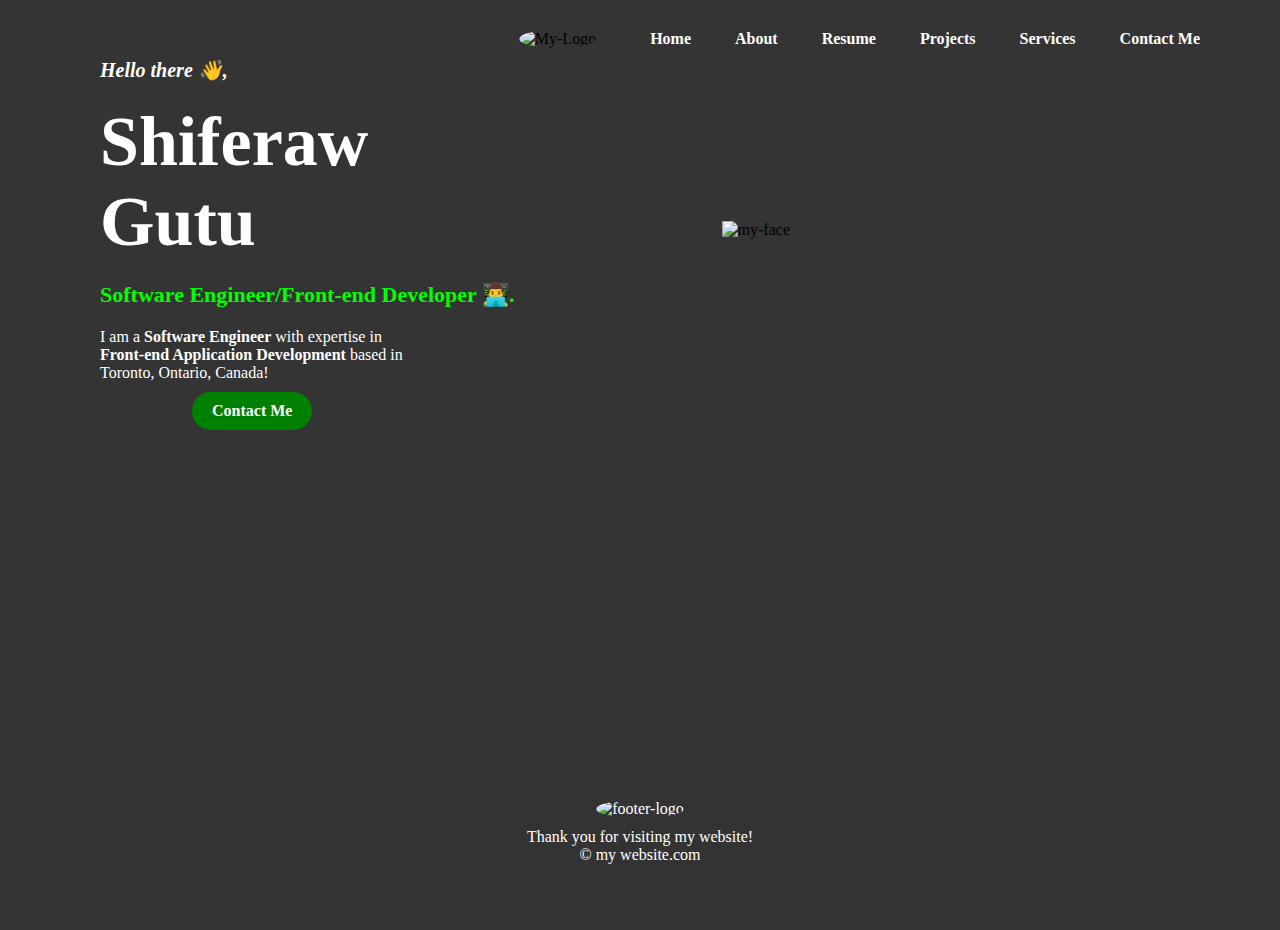
==== index.html @ c4ef17a7 "button" ====
<!DOCTYPE html>
<html lang="en">
<head>
    <meta charset="UTF-8">
    <meta name="viewport" content="width=device-width, initial-scale=1.0">
    <title>Home</title>
    <link rel="stylesheet" href="styles/home_styles.css">
</head>
<body>
    <header>
        <nav>
            <ul class="nav-bar">
                <li><img src="src/logo.png" alt="My-Logo"></li>
                <li><a href="index.html">Home</a></li>
                <li><a href="About.html">About</a></li>
                <li><a href="Resume.html">Resume</a></li>
                <li><a href="Projects.html">Projects</a></li>
                <li><a href="Services.html">Services</a></li>
                <li><a href="Contact.html">Contact Me</a></li>
            </ul>
        </nav>
    </header>
    <main>
        <div class="text">
            <h2>Hello there 👋,</h2>
            <h1>Shiferaw<br>Gutu</h1>
            <h3>Software Engineer/Front-end Developer 👨‍💻.</h3>
            <p>I am a <strong>Software Engineer</strong> with expertise in <strong>Front-end Application Development</strong> based in Toronto, Ontario, Canada!</p>
        </div>
        <img src="src/memoji.png" alt="my-face" id="memoji">
    </main>
    <a class="btn" href="Contact.html">Contact Me</a>
    <footer>
        <img src="src/memoji.png" alt="footer-logo" id="footer-img">
        <p>Thank you for visiting my website! <br>&copy; my website.com</p>
    </footer>
</body>
</html>
---- styles/home_styles.css ----
body {
  background-color: #343434;
  min-height: 100vh; 
  margin: 0;
}

header nav {
  background-color: #343434; /
  padding: 50px 0; 

}

header {
  margin-top: 30px;
 }
.nav-bar {
  list-style-type: none; 
  margin: 0; 
  padding: 0; 
  text-align: right;
  margin-right: 50px;
  
}

.nav-bar li {
  display: inline; 
  margin-right: 20px;
  padding: 0 10px;
}


.nav-bar a {
  text-decoration: none; 
  color: #fff; 
  font-weight: bold; 
  font-size: 16px; 

}


.nav-bar li:first-child {
  margin-right: 30px;
}

.nav-bar a:hover {
  color: #00FF00;
}

.nav-bar img {
    width: 60px;
    height: 30px;
    border-radius: 50%;er
}

footer {
    position: fixed; /* Set the position to fixed */
    bottom: 0;
    width: 100%;
    height: 100px;
    background-color: #333333;
    color: white;
    text-align: center;
    padding: 10px 0; /* Adjust padding as needed */
}

/* CSS for the footer image */
#footer-img {
    width: 50px;
    height: 50px;
    border-radius: 50%;
    margin-top: 10px; /* Adjust margin-top to center the image vertically */
}
/*Default code above*/


/* CSS for the main content container */
@keyframes bounce-animation {
  0%, 100% {
    transform: translateY(0); /* Start and end position */
  }
  50% {
    transform: translateY(-20px); /* Peak position - adjust the height of the bounce */
  }
}
main {
    display: flex;
    justify-content: space-evenly; /* Create space between image and text */
    align-items: center;
    padding: 0px 50px;
}

/* CSS for the text container */
.text {
    display: flex;
    flex-direction: column;
    max-width: 75%;
    margin-left: 50px;
    animation: bounce-animation 2s ease 1;
}

/* CSS for the Memoji image */
#memoji {
    width: 500px; /* Set a fixed width for the image */
    height: auto; /* Maintain the aspect ratio */
    margin-top: 20px;
    margin-right: 100px;
    animation: bounce-animation 2s ease infinite;
}

/* CSS for the headings and text */
h2, h1, h3, p {
    margin: 0;
    padding: 10px 0;
}

/* Additional styles for headings and text */
h2 {
    color: white;
    font-size: 20px;
    font-style: italic;
}

h1 {
    color: white;
    font-size: 70px; /* Set a fixed font size */
    font-weight: bold;
}

h3 {
    font-size: 22px;
    color: #00FF00;
}

.text p {
    max-width: 50%; /* Allow text to be responsive */
    color: white;
}

.btn {
    display: inline-block;
    padding: 10px 20px;
    border: none;
    border-radius: 50px; 
    color: white;
    font-weight: bold;
    cursor: pointer;
    transition: background-color 0.5s ease-in-out; 
    text-decoration: none;
    background-color: #008000;
    margin-left: 15%;
    animation: bounce-animation 2s ease 1;

}
.btn:hover {
    background-color: #ff6600;
}

@media (max-width: 768px) {
        /* Apply styles for mobile devices here */
  .nav-bar li {
    display: block; /* Stack navigation links on top of each other */
    margin: 0;
    padding: 10px 0;
  }

  .nav-bar a {
    font-size: 14px;
    display: block; /* Ensure links take up the full width on mobile */
  }

  .content {
    padding: 10px; /* Reduce padding for mobile */
  }

  .memoji {
    margin-top: 10px; /* Reduce space between paragraph and memoji */
  }

  .button {
    margin-top: 10px; /* Reduce space between memoji and button */
  }

  /* Make the content scrollable on mobile */
  .content {
    overflow-y: scroll;
    max-height: calc(100vh - 160px); /* Adjust the value as needed */
  }
}
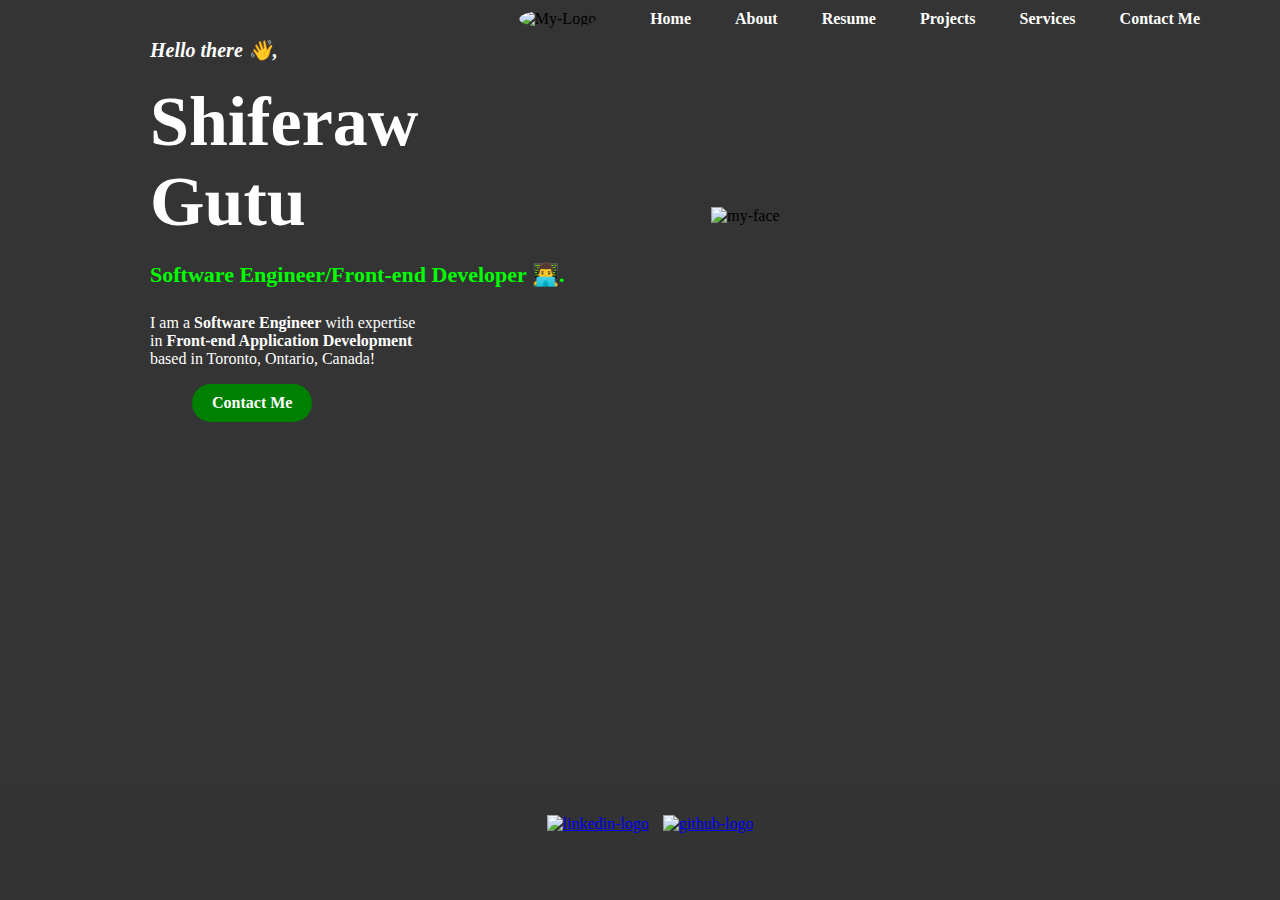
==== commit b3f51f95: "replacement" ====
--- a/index.html
+++ b/index.html
@@ -31,8 +31,8 @@
     </main>
     <a class="btn" href="Contact.html">Contact Me</a>
     <footer>
-        <img src="src/memoji.png" alt="footer-logo" id="footer-img">
-        <p>Thank you for visiting my website! <br>&copy; my website.com</p>
+        <a href="https://github.com/GutuShiferaw/My-Projects"><img src="src/linkedinlogo.jpeg" alt="linkedin-logo" id="linkedin-logo"></a>
+        <a href="https://www.linkedin.com/in/gutu-shiferaw-049086261/"><img src="src/github_logo.jpeg" alt="github-logo" id="github-logo"></a>
     </footer>
 </body>
 </html>
--- a/styles/home_styles.css
+++ b/styles/home_styles.css
@@ -1,25 +1,22 @@
 body {
   background-color: #343434;
-  min-height: 100vh; 
   margin: 0;
+ 
 }
 
 header nav {
   background-color: #343434; /
   padding: 50px 0; 
-
 }
 
-header {
-  margin-top: 30px;
- }
+
 .nav-bar {
   list-style-type: none; 
   margin: 0; 
   padding: 0; 
   text-align: right;
   margin-right: 50px;
-  
+  margin-top: 10px;
 }
 
 .nav-bar li {
@@ -56,20 +53,22 @@
     position: fixed; /* Set the position to fixed */
     bottom: 0;
     width: 100%;
-    height: 100px;
+    height: 10%;
     background-color: #333333;
     color: white;
     text-align: center;
-    padding: 10px 0; /* Adjust padding as needed */
+    padding: 10px;
 }
 
 /* CSS for the footer image */
-#footer-img {
+footer img {
     width: 50px;
     height: 50px;
-    border-radius: 50%;
     margin-top: 10px; /* Adjust margin-top to center the image vertically */
+    padding: 5px;
 }
+
+
 /*Default code above*/
 
 
@@ -86,7 +85,7 @@
     display: flex;
     justify-content: space-evenly; /* Create space between image and text */
     align-items: center;
-    padding: 0px 50px;
+    padding: 0px 100px;
 }
 
 /* CSS for the text container */
@@ -108,7 +107,7 @@
 }
 
 /* CSS for the headings and text */
-h2, h1, h3, p {
+h2, h1, h3 {
     margin: 0;
     padding: 10px 0;
 }
@@ -152,37 +151,6 @@
 
 }
 .btn:hover {
-    background-color: #ff6600;
+  background-color: #ff6600;
 }
 
-@media (max-width: 768px) {
-        /* Apply styles for mobile devices here */
-  .nav-bar li {
-    display: block; /* Stack navigation links on top of each other */
-    margin: 0;
-    padding: 10px 0;
-  }
-
-  .nav-bar a {
-    font-size: 14px;
-    display: block; /* Ensure links take up the full width on mobile */
-  }
-
-  .content {
-    padding: 10px; /* Reduce padding for mobile */
-  }
-
-  .memoji {
-    margin-top: 10px; /* Reduce space between paragraph and memoji */
-  }
-
-  .button {
-    margin-top: 10px; /* Reduce space between memoji and button */
-  }
-
-  /* Make the content scrollable on mobile */
-  .content {
-    overflow-y: scroll;
-    max-height: calc(100vh - 160px); /* Adjust the value as needed */
-  }
-}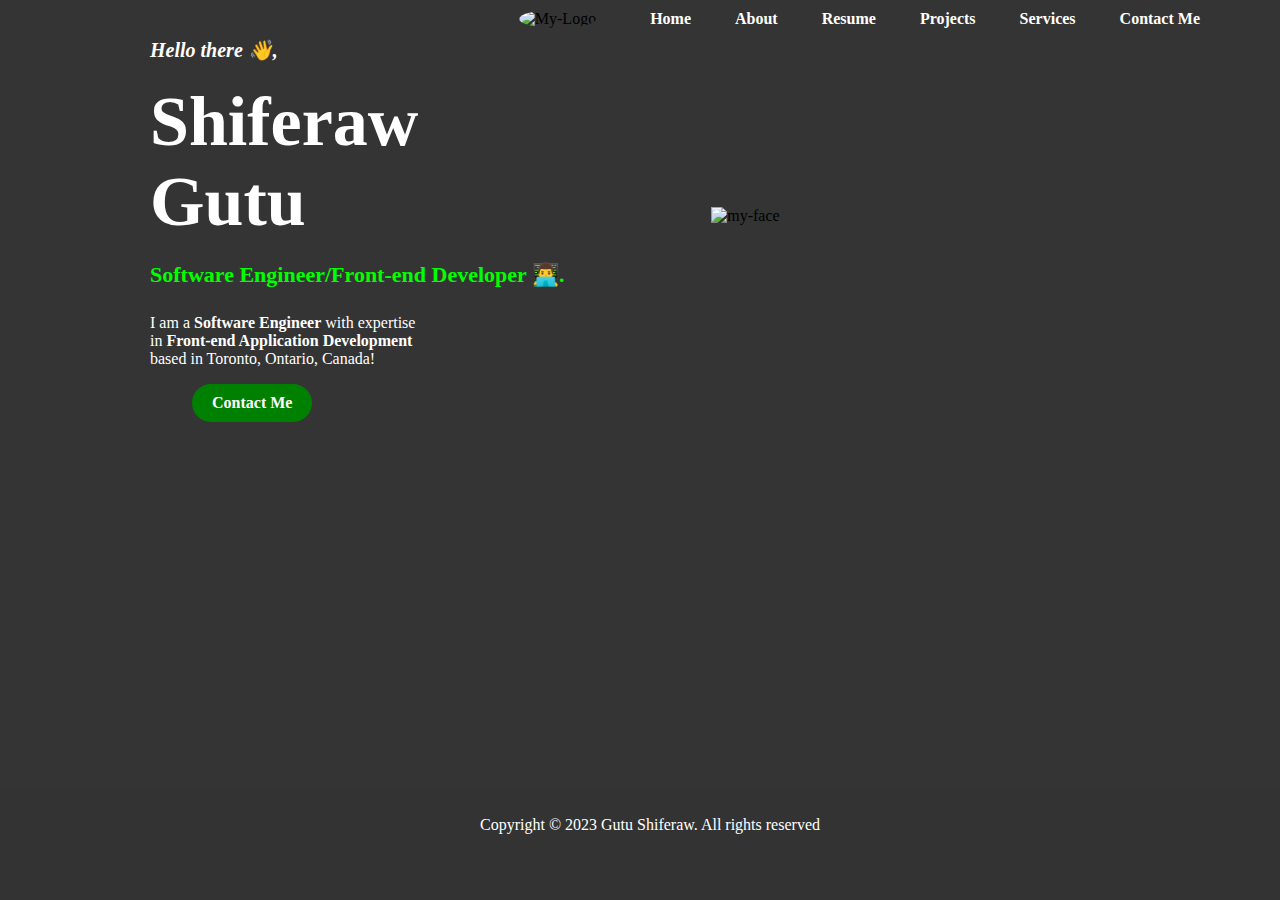
==== commit 786f9c57: "footer change" ====
--- a/index.html
+++ b/index.html
@@ -31,8 +31,7 @@
     </main>
     <a class="btn" href="Contact.html">Contact Me</a>
     <footer>
-        <a href="https://github.com/GutuShiferaw/My-Projects"><img src="src/linkedinlogo.jpeg" alt="linkedin-logo" id="linkedin-logo"></a>
-        <a href="https://www.linkedin.com/in/gutu-shiferaw-049086261/"><img src="src/github_logo.jpeg" alt="github-logo" id="github-logo"></a>
+        <p>Copyright © 2023 Gutu Shiferaw. All rights reserved</p>
     </footer>
 </body>
 </html>
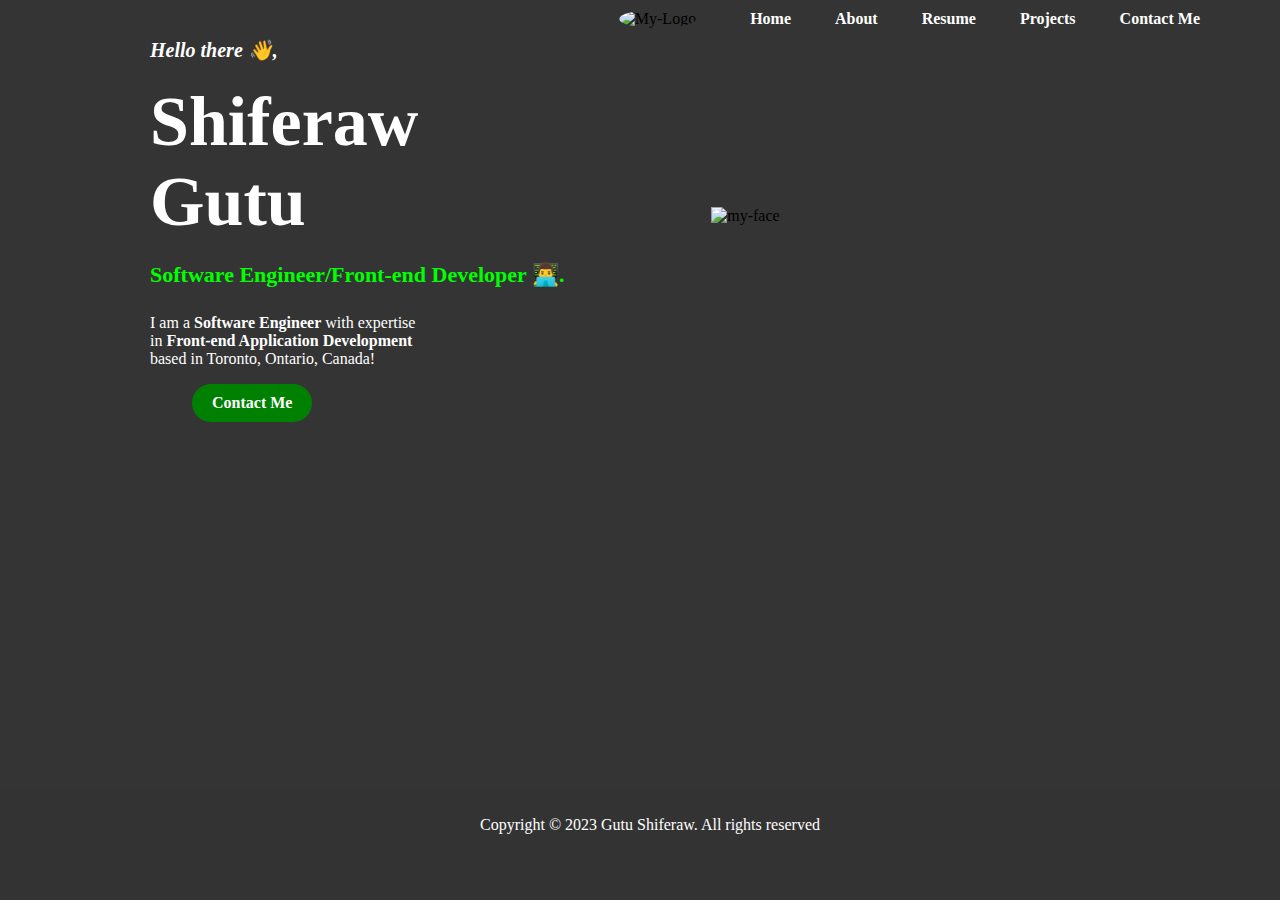
==== commit 4d6b5d96: "delete services" ====
--- a/index.html
+++ b/index.html
@@ -15,7 +15,6 @@
                 <li><a href="About.html">About</a></li>
                 <li><a href="Resume.html">Resume</a></li>
                 <li><a href="Projects.html">Projects</a></li>
-                <li><a href="Services.html">Services</a></li>
                 <li><a href="Contact.html">Contact Me</a></li>
             </ul>
         </nav>
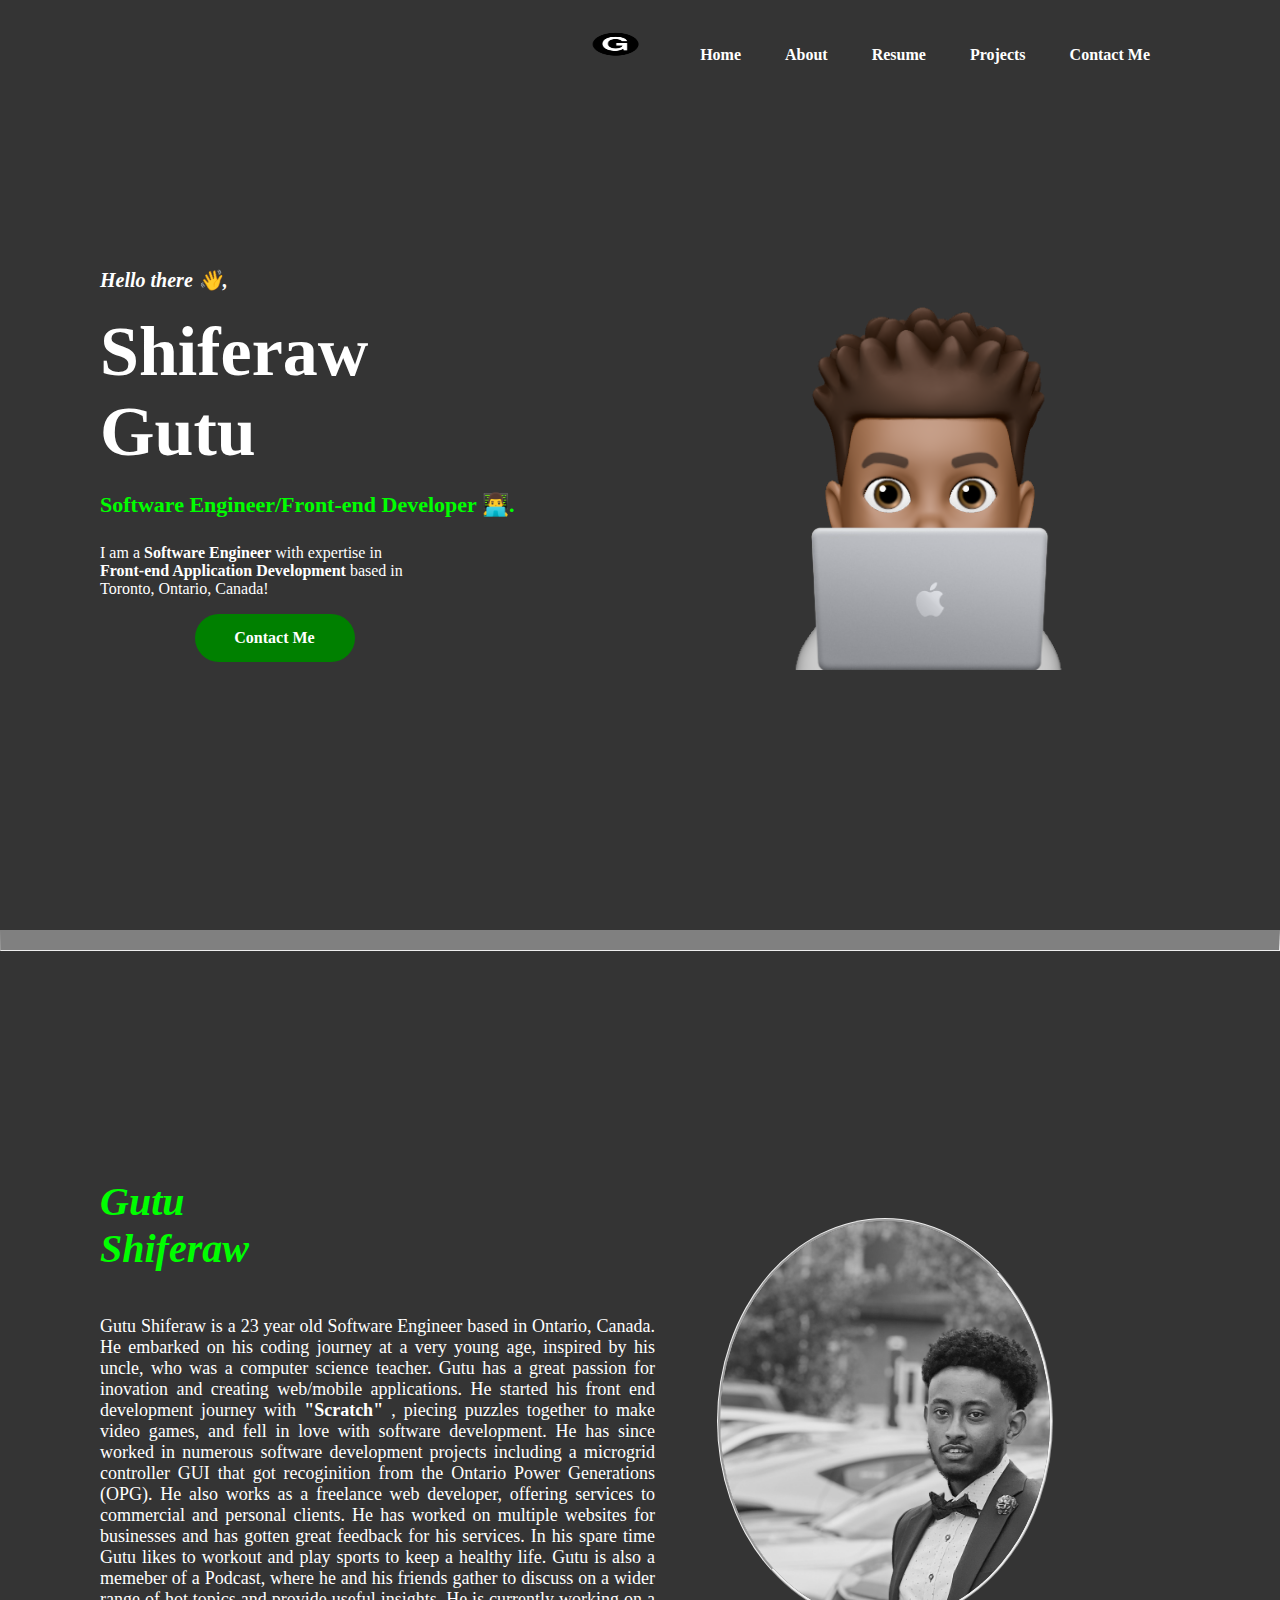
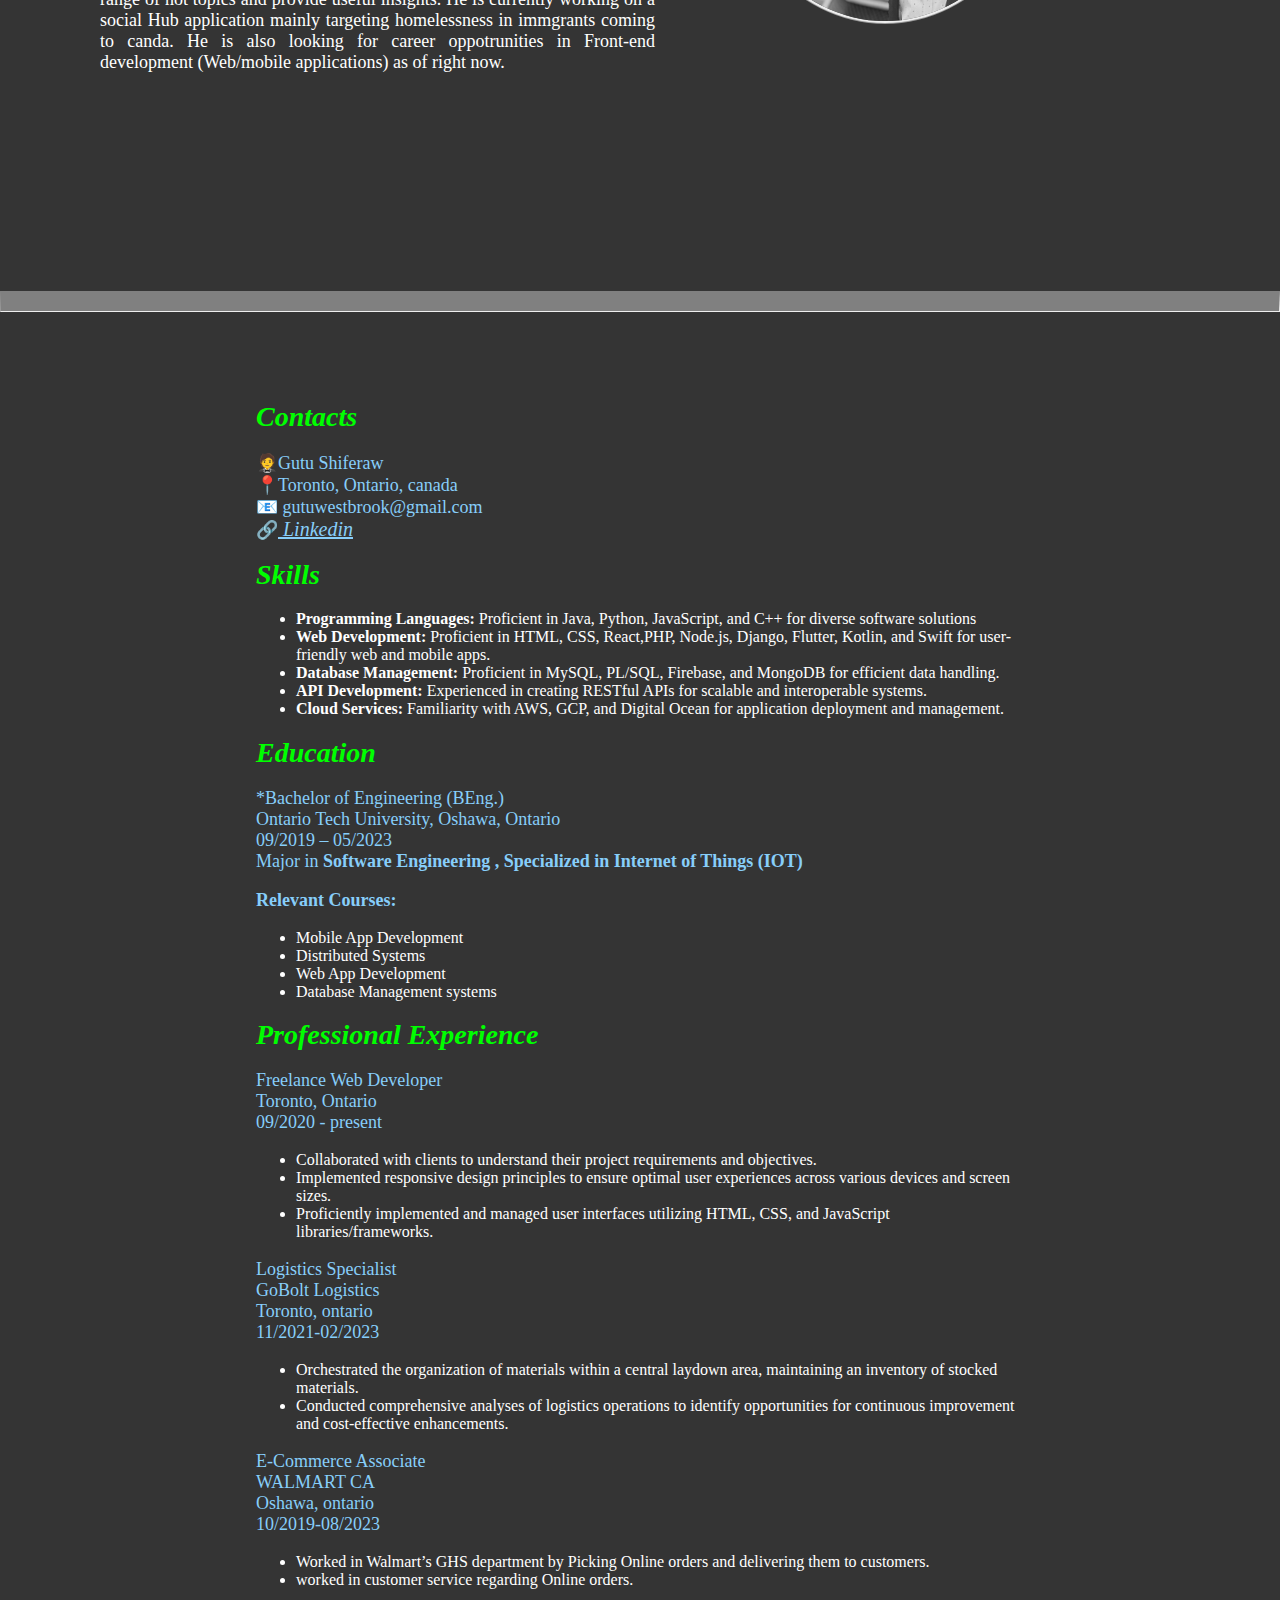
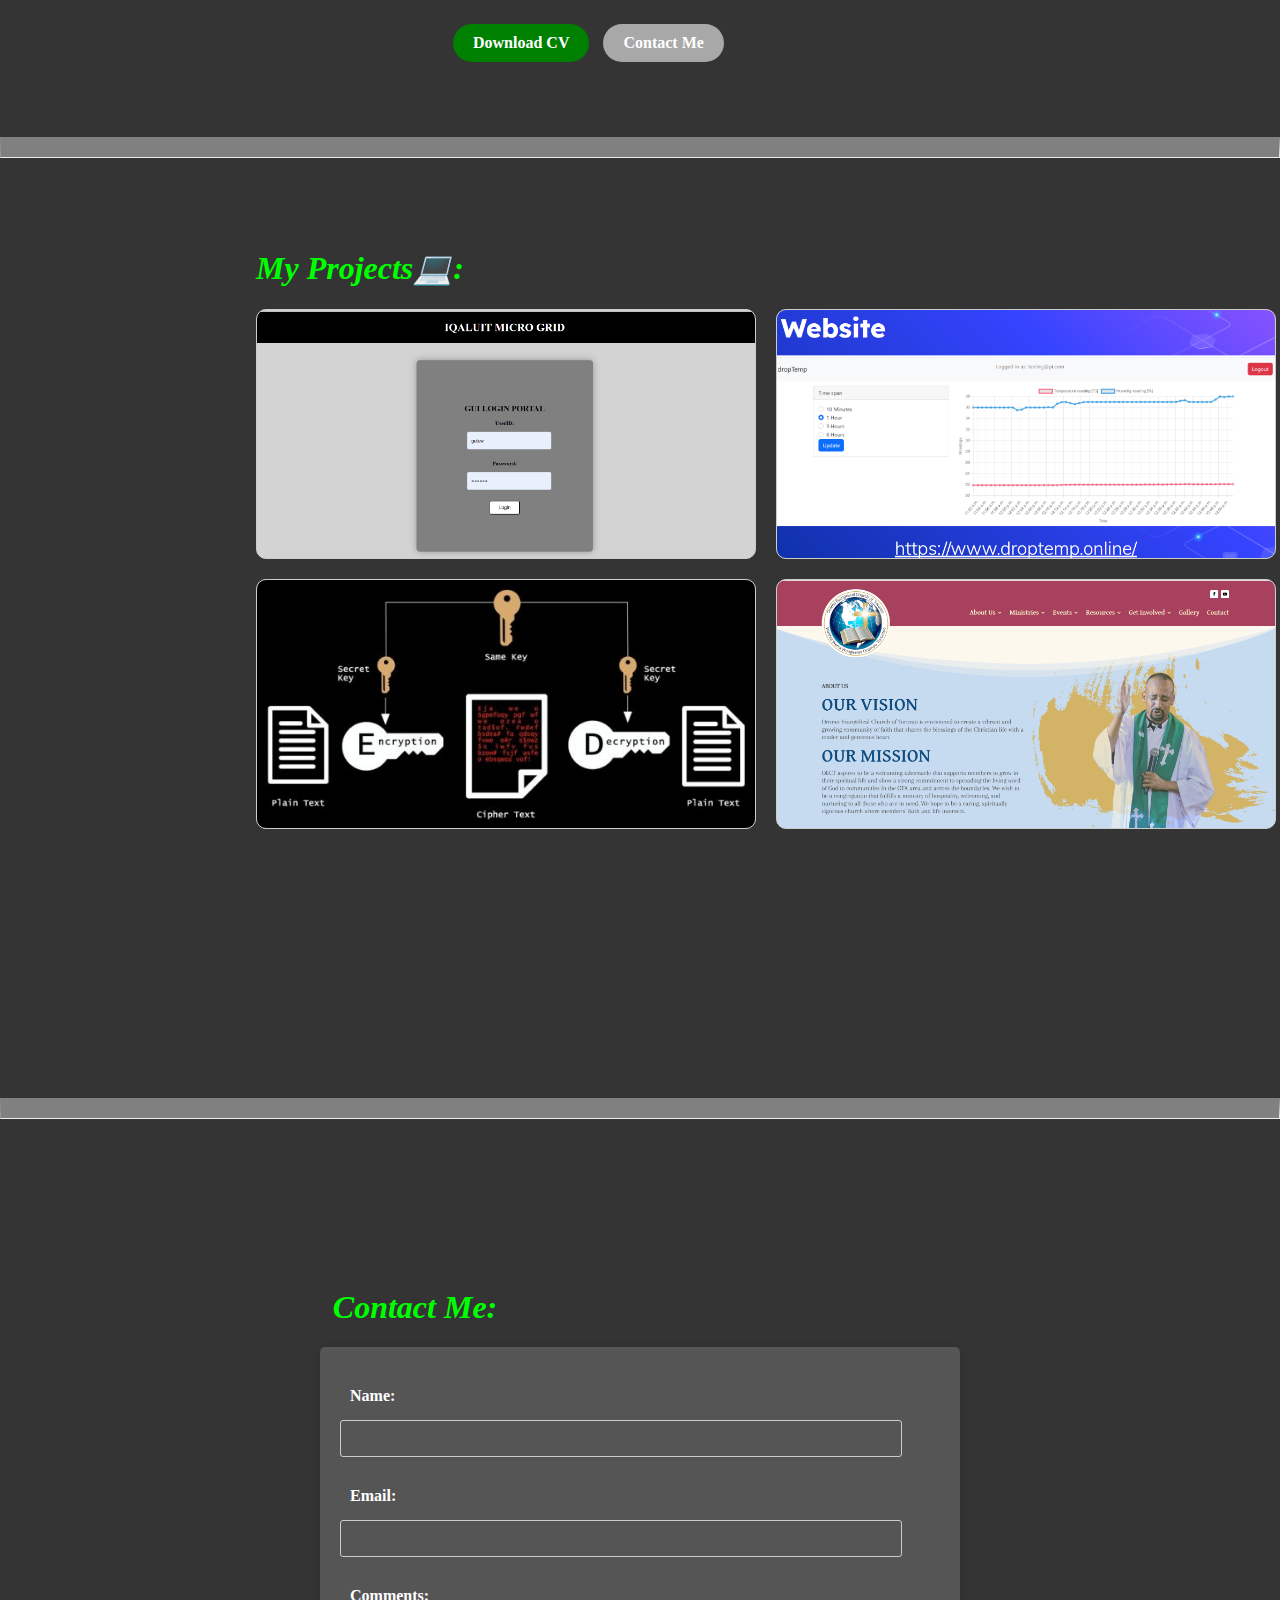
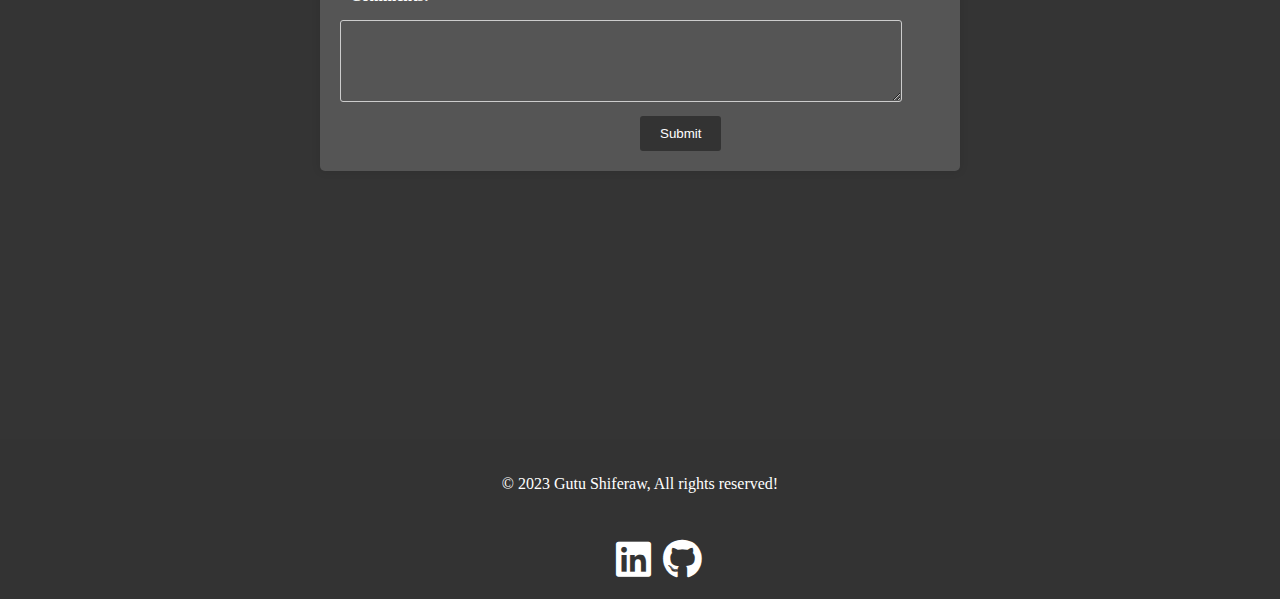
==== commit 3c30d7ee: "copy new files" ====
--- a/index.html
+++ b/index.html
@@ -1,36 +1,167 @@
-<!DOCTYPE html>
-<html lang="en">
-<head>
-    <meta charset="UTF-8">
-    <meta name="viewport" content="width=device-width, initial-scale=1.0">
-    <title>Home</title>
-    <link rel="stylesheet" href="styles/home_styles.css">
-</head>
-<body>
-    <header>
-        <nav>
-            <ul class="nav-bar">
-                <li><img src="src/logo.png" alt="My-Logo"></li>
-                <li><a href="index.html">Home</a></li>
-                <li><a href="About.html">About</a></li>
-                <li><a href="Resume.html">Resume</a></li>
-                <li><a href="Projects.html">Projects</a></li>
-                <li><a href="Contact.html">Contact Me</a></li>
-            </ul>
-        </nav>
-    </header>
-    <main>
-        <div class="text">
-            <h2>Hello there 👋,</h2>
-            <h1>Shiferaw<br>Gutu</h1>
-            <h3>Software Engineer/Front-end Developer 👨‍💻.</h3>
-            <p>I am a <strong>Software Engineer</strong> with expertise in <strong>Front-end Application Development</strong> based in Toronto, Ontario, Canada!</p>
-        </div>
-        <img src="src/memoji.png" alt="my-face" id="memoji">
-    </main>
-    <a class="btn" href="Contact.html">Contact Me</a>
-    <footer>
-        <p>Copyright © 2023 Gutu Shiferaw. All rights reserved</p>
-    </footer>
-</body>
-</html>
+<!DOCTYPE html>
+<html lang="en">
+<head>
+    <meta charset="UTF-8">
+    <meta name="viewport" content="width=device-width, initial-scale=1.0">
+    <title>Home</title>
+    <link rel="stylesheet" href="index_style.css">
+    <link rel="stylesheet" href="https://cdnjs.cloudflare.com/ajax/libs/font-awesome/6.4.0/css/all.min.css">
+</head>
+<body>
+    <header>
+        <nav>
+            <ul class="nav-bar">
+                <li><img src="src/logo.png" alt="My-Logo"></li>
+                <li><a href="#home_page">Home</a></li>
+                <li><a href="#about_page">About</a></li>
+                <li><a href="#resume_page">Resume</a></li>
+                <li><a href="#projects_page">Projects</a></li>
+                <li><a href="#contact_page">Contact Me</a></li>
+            </ul>
+        </nav>
+    </header>
+    <section id="home_page" >
+    	<div class="home-container">
+	        <div class="home-text">
+	            <h2>Hello there 👋,</h2>
+	            <h1>Shiferaw<br>Gutu</h1>
+	            <h3>Software Engineer/Front-end Developer 👨‍💻.</h3>
+	            <p>I am a <strong>Software Engineer</strong> with expertise in <strong>Front-end Application Development</strong> based in Toronto, Ontario, Canada!</p>
+	            <a class="btn" href="Contact.html">Contact Me</a>
+	        </div>
+	        <img src="src/memoji.png" alt="my-face" id="memoji">
+	    </div>
+	</section>
+    <!-- Home_page above -->
+<hr>
+	<section id="about_page">
+		<div class="about-container">
+			<div class="about-text">
+			            <h1> Gutu <br> Shiferaw </h1>
+			            <p>Gutu Shiferaw is a 23 year old Software Engineer based in Ontario, Canada. He embarked on his coding journey at a very young age, inspired by his uncle, who was a computer science teacher. Gutu has a great passion for inovation and creating web/mobile applications. He started his front end development journey with <strong> "Scratch" </strong>, piecing puzzles together to make video games, and fell in love with software development. He has since worked in numerous software development projects including a microgrid controller GUI that got recoginition from the Ontario Power Generations (OPG). He also works as a freelance web developer, offering services to commercial and personal clients. He has worked on multiple websites for businesses and has gotten great feedback for his services. In his spare time Gutu likes to workout and play sports to keep a healthy life. Gutu is also a memeber of a Podcast, where he and his friends gather to discuss on a wider range of hot topics and provide useful insights. He is currently working on a social Hub application mainly targeting homelessness in immgrants coming to canda. He is also looking for career oppotrunities in Front-end development (Web/mobile applications) as of right now.  </p>
+			        </div>
+			        <img src="src/photo.jpg" alt="My-Photo" id="Myphoto">
+			    </div>
+	</section>
+    <!-- About_page above -->
+<hr>
+	<section id="resume_page">
+		<div class="resume-sections-container">
+				<section class="contact-section">
+					<h1>Contacts</h1>
+					<p> 🤵Gutu Shiferaw <br> 📍Toronto, Ontario, canada <br> 📧 gutuwestbrook@gmail.com <br> 🔗<a id="linkedin-link" href="https://www.linkedin.com/in/gutu-shiferaw-049086261/"> Linkedin</a>  </p>
+				</section>
+				<section class="skills">
+					<h1>Skills</h1>
+					<ul class="skills-list">
+						<li><strong>Programming Languages:</strong> Proficient in Java, Python, JavaScript, and C++ for diverse software solutions</li>
+						<li><strong>Web Development:</strong> Proficient in HTML, CSS, React,PHP, Node.js, Django, Flutter, Kotlin, and Swift for user-friendly web and mobile apps.</li>
+						<li><strong>Database Management:</strong> Proficient in MySQL, PL/SQL, Firebase, and MongoDB for efficient data handling.</li>
+						<li><strong>API Development:</strong> Experienced in creating RESTful APIs for scalable and interoperable systems.</li>
+						<li><strong>Cloud Services:</strong> Familiarity with AWS, GCP, and Digital Ocean for application deployment and management.</li>
+					</ul>
+				</section>
+			    <section class="Education">
+			    	<h1>Education</h1>
+			    	<p>*Bachelor of Engineering (BEng.) <br> Ontario Tech University, Oshawa, Ontario <br> 09/2019 – 05/2023 <br> Major in <strong> Software Engineering , Specialized in Internet of Things (IOT)</strong></p>
+			    	<p><strong>Relevant Courses:</strong></p>
+			    	<ul class="course-list">
+			    		<li>Mobile App Development</li>
+			    		<li>Distributed Systems</li>
+			    		<li>Web App Development</li>
+			    		<li>Database Management systems</li>
+			    	</ul>
+				</section>
+				<section class="Professional-Experience">
+					<h1>Professional Experience</h1>
+					<p> Freelance Web Developer <br> Toronto, Ontario <br> 09/2020 - present</p>
+						<ul class="Freelance-description">
+							<li>Collaborated with clients to understand their project requirements and objectives.</li>
+							<li>Implemented responsive design principles to ensure optimal user experiences across various devices and screen sizes.</li>
+							<li>Proficiently implemented and managed user interfaces utilizing HTML, CSS, and JavaScript libraries/frameworks.</li>
+						</ul>
+					<p> Logistics Specialist <br> GoBolt Logistics <br> Toronto, ontario <br> 11/2021-02/2023 </p>
+						<ul class="Bolt-description">
+							<li>Orchestrated the organization of materials within a central laydown area, maintaining an inventory of stocked materials.</li>
+							<li>Conducted comprehensive analyses of logistics operations to identify opportunities for continuous improvement and cost-effective enhancements.                                    </li>
+						</ul>
+					<p> E-Commerce Associate <br> WALMART CA <br> Oshawa, ontario <br> 10/2019-08/2023 </p>
+						<ul class="Walmart-description">
+							<li>Worked in Walmart’s GHS department by Picking Online orders and delivering them to customers.</li>
+							<li>worked in customer service regarding Online orders.</li>
+						</ul>
+				</section>
+				<div class="buttons">
+					<a href="src/Gutu_resume.pdf" download="Gutu_Shiferaw_Resume.pdf"id="download-button">Download CV</a>
+					<a  href="Contact.html" id="contact-button">Contact Me</a>
+				</div>
+		    </div>
+			</section>
+    <!-- Resume_page above -->
+<hr>
+	<section id="projects_page">
+	    <div class="projects-container">
+			<h1>My Projects💻: </h1>
+					<div class="grid-container">
+					  <div class="grid-item project1">
+					      <section >
+					        <p class="popup-paragraph">A Micro grid controller Web application designed using Django framework and Matlab Simulations.<br> <a href="https://github.com/GutuShiferaw/My-Top-3-Projects/tree/main/Power%20Gui" target="_blank"><i class="fas fa-external-link-alt"></i></a></p>
+					      </section>
+					  </div>
+					  <div class="grid-item project2">
+					      <section>
+					        <p class="popup-paragraph">A Thermostat Web application that utilizes humidity sensors, a Raspberry Pi module and Digital Ocean to process and send data to a web application developed using HTML, CSS, JS, Node.js, and MYSQL database.<br> <a href="https://github.com/GutuShiferaw/My-Top-3-Projects/tree/main/ThermoStat-app" target="_blank"><i class="fas fa-external-link-alt"></i></a></p>
+					      </section>
+					  </div>
+					  <div class="grid-item project3">
+					      <section>
+					        <p class="popup-paragraph">This tool is designed to encrypt user data inside any media of choice (photos, audios, videos).<br> <a href="https://github.com/GutuShiferaw/My-Projects/tree/main/steganography_tool/Stegenography_tool" target="_blank"><i class="fas fa-external-link-alt"></i></a> </p>
+					        
+					      </section>
+					  </div>
+					  <div class="grid-item project4">
+					      <section >
+					        <p class="popup-paragraph">Organizational Website, Designed using HTML-5, CSS, JS, and PHP.<br><a href="http://oromotorontochurch.ca/" target="_blank"><i class="fas fa-external-link-alt"></i></a></p>
+					      </section>
+					  </div>
+					</div>
+				</div>
+			</section>
+    <!-- Projects_page above -->
+
+<hr>
+	<section id="contact_page">
+		<div class="form-container">	
+		    <h1>Contact Me:</h1>
+		    <form action="process_form.php" method="post">
+		        <label for="name">Name:</label>
+		        <input type="text" id="name" name="name" required>
+		        
+		        <label for="email">Email:</label>
+		        <input type="email" id="email" name="email" required>
+		        
+		        <label for="comments">Comments:</label>
+		        <textarea id="comments" name="comments" rows="4" required></textarea>
+		        
+		        <input type="submit" value="Submit">
+		    </form>
+		    </div>
+	</section>
+
+
+<footer class="site-footer">
+  <div class="container">
+    <div class="row">
+      <div class="col-12 text-center">
+      	<p>&copy; 2023 Gutu Shiferaw, All rights reserved!</p>
+      	<div class="social-icons">
+	        <a href="#" target="_blank"><i class="fab fa-linkedin"></i></a>
+	        <a href="#" target="_blank"><i class="fab fa-github"></i></a>
+	    </div>
+      </div>
+    </div>
+  </div>
+</footer>
+
+</body>
+</html>
--- a/index_style.css
+++ b/index_style.css
@@ -0,0 +1,469 @@
+body {
+  background-color: #343434;
+  margin: 0;
+}
+
+header {
+    position: fixed;
+    top: 0;
+    left: 0;
+    width: 100%;
+    background-color:  #343434; 
+    color: white; 
+}
+
+header nav {
+  padding: 20px 50px; 
+}
+
+
+.nav-bar {  
+  list-style-type: none; 
+  margin: 0; 
+  padding: 0; 
+  text-align: right;
+  margin-right: 50px;
+  margin-top: 10px;
+  z-index: 1000;
+}
+
+.nav-bar li {
+  display: inline; 
+  margin-right: 20px;
+  padding: 0 10px;
+}
+
+
+.nav-bar a {
+  text-decoration: none; 
+  color: #fff; 
+  font-weight: bold; 
+  font-size: 16px; 
+
+}
+
+
+.nav-bar li:first-child {
+  margin-right: 30px;
+}
+
+.nav-bar a:hover {
+  color: #00FF00;
+}
+
+.nav-bar img {
+	width: 60px;
+	height: 30px;
+	border-radius: 50%;er
+}
+@keyframes bounce-animation {
+  0%, 100% {
+    transform: translateY(0); /* Start and end position */
+  }
+  50% {
+    transform: translateY(-20px);
+  }
+}
+
+hr {
+    border-top: 20px solid grey; 
+    margin-top: 20px; 
+    margin-bottom: 20px; 
+}
+
+
+/*------------------------------------------------------------------------------*/
+
+/*Home page Css*/
+
+/*-----------------------------------------------------------------------------*/
+.home-container {
+    display: flex;
+    justify-content: space-evenly; 
+    align-items: center;
+    margin-top: 10px;
+    padding: 0 50px;
+    min-height: 100vh;
+}
+
+.home-text {
+    display: flex;
+    flex-direction: column;
+    width: auto;
+    margin-left: 50px;
+    animation: bounce-animation 2s ease 1;
+}
+
+/* CSS for the Memoji image */
+#memoji {
+    width: 400px; 
+    height: auto; 
+    margin-top: 20px;
+    margin-right: 100px;
+    animation: bounce-animation 2s ease 1;
+
+}
+
+.home-text h2, .home-text h1,.home-text h3 {
+    margin: 0;
+    padding: 10px 0;
+}
+
+/* Additional styles for headings and text */
+.home-text h2 {
+    color: white;
+    font-size: 20px;
+    font-style: italic;
+}
+
+.home-text h1 {
+    color: white;
+    font-size: 70px; /* Set a fixed font size */
+    font-weight: bold;
+}
+
+.home-text h3 {
+    font-size: 22px;
+    color: #00FF00;
+}
+
+.home-text p {
+    max-width: 50%; /* Allow text to be responsive */
+    color: white;
+}
+
+.home-text .btn {
+    display: block;
+    padding: 15px 30px; /* Adjust padding as needed */
+    width: 100px; 
+    border: none;
+    border-radius: 50px; 
+    color: white;
+    font-weight: bold;
+    cursor: pointer;
+    transition: background-color 0.5s ease-in-out; 
+    text-decoration: none;
+    text-align: center;
+    background-color: #008000;
+    margin-left: 15%;
+    animation: bounce-animation 2s ease 1;
+}
+.home-text .btn:hover {
+  background-color: #ff6600;
+}
+
+/*------------------------------------------------------------------------------*/
+
+/*About page Css*/
+
+/*-----------------------------------------------------------------------------*/
+
+
+.about-container {
+    display: flex;
+    justify-content: space-evenly; 
+    align-items: center;
+    margin-top: 10px;
+    padding: 0 50px;
+    min-height: 100vh;
+}
+
+.about-text {
+    display: flex;
+    flex-direction: column;
+    width: auto;
+    margin-left: 50px;
+    animation: bounce-animation 2s ease 1;
+}
+.about-text h1 {
+  color:#00FF00;
+  font-size: 40px;
+  font-style: italic;
+  font-weight: bold;
+}
+
+.about-text p {
+      color: white;
+      width: 90%;
+      text-align: justify;
+      font-size: 18px;
+}
+ 
+#Myphoto {
+  height: 400px;
+  object-fit: cover; 
+  border-style: ridge;
+  border-radius: 50%;
+  margin-right: 15%;
+} 
+
+/*------------------------------------------------------------------------------*/
+
+/*Resume page Css*/
+
+/*-----------------------------------------------------------------------------*/
+
+.resume-sections-container {
+    padding: 50px 20%;
+    min-height: 100vh;
+    box-sizing: border-box;
+
+}
+
+.resume-sections-container h1 {
+  color: #00FF00;
+  font-size: 28px;
+  font-style: italic;
+}
+
+.resume-sections-container p {
+  color: #87cefa;
+  font-size: 18px;
+}
+
+.resume-sections-container ul {
+  color: white;
+  font-size: 16px;
+}
+
+#linkedin-link {
+  color: #87cefa; 
+  text-decoration: underline;
+  font-style: italic;
+  font-size: 20px;
+}
+
+.contact-section, .skills, .Education, .Professional-Experience{
+  max-width: 100%;
+
+}
+.contact-section:hover, .skills:hover, .Education:hover, .Professional-Experience:hover {
+    box-shadow: 5px 5px 10px rgba(0, 0, 0, 0.3); /* Add a box shadow on hover */
+    transition: box-shadow 0.3s ease-in-out; /* Apply the transition effect */
+}
+
+.resume-sections-container .buttons {
+  margin-left: 25%;
+  margin-top: 30px;
+}
+
+#download-button, #contact-button {
+    display: inline-block;
+    padding: 10px 20px;
+    border: none;
+    margin: 5px;
+    border-radius: 50px; 
+    color: white;
+    font-weight: bold;
+    cursor: pointer;
+    transition: background-color 0.5s ease-in-out; 
+    text-decoration: none;
+}
+#download-button{
+  background-color: #008000;
+}
+
+#contact-button{
+  background-color: #a8a8a8;
+}
+
+#download-button:hover, #contact-button:hover {
+    background-color: #ff6600;
+}
+
+/*------------------------------------------------------------------------------*/
+
+/*Projects page Css*/
+
+/*-----------------------------------------------------------------------------*/
+
+
+.projects-container {
+    padding: 50px 20%;
+    min-height: 100vh;
+    box-sizing: border-box;
+
+}
+
+.projects-container h1 {
+  color:#00FF00 ;
+  font-size: 32px;
+  font-style: italic;
+  font-weight: bold;
+}
+
+.grid-container {
+  display: grid;
+  grid-template-columns: repeat(2, 500px); /* Two columns of 600px each */
+  grid-template-rows: repeat(2, 250px); /* Two rows of 300px each */
+  grid-gap: 20px; /* Adjust the gap between sections as needed */
+}
+
+.grid-item {
+  background-color: #f7f7f7;
+  border: 1px solid #ccc;
+  display: flex;
+  justify-content: center;
+  font-size: 16px;
+  border-radius: 10px;
+
+}
+.grid-item.project1{
+  background-image: url('src/Gui.png');
+  background-size: cover;
+  background-repeat: no-repeat;
+  background-position: center;
+}
+
+.grid-item.project2{
+  background-image: url('src/drop_temp.png');
+  background-size: cover;
+  background-repeat: no-repeat;
+  background-position: center;
+}
+.grid-item.project3{
+  background-image: url('src/steg.png');
+  background-size: cover;
+  background-repeat: no-repeat;
+  background-position: center;
+}
+.grid-item.project4{
+  background-image: url('src/OECT.png');
+  background-size: cover;
+  background-repeat: no-repeat;
+  background-position: center;
+}
+
+.popup-paragraph {
+  display: none; /* Initially hide the paragraphs */
+  background-color: rgba(0, 0, 0, 0.9); /* Background color for the popup */
+  color: white; /* Text color for the popup */
+  padding: 50px 25px; /* Add some padding to the popup */
+  border-radius: 5px;
+  position: absolute; /* Position absolutely within the .grid-item */
+  top: 100%; /* Initially position below the .grid-item */
+  left: 0;
+  width: 100%;
+  transition: top 0.3s ease-in-out; /* Add a smooth transition for the top property */
+  max-width: 90%;
+}
+
+.grid-item:hover .popup-paragraph {
+  background-color: #100c08 ;
+  display: block; /* Show the paragraph when hovering over the .grid-item */
+  top: 0; /* Slide the paragraph up to cover the .grid-item on hover */
+
+}
+.grid-item:hover {
+  animation: bounce-animation 2s ease infinite;
+}
+i {
+  font-size: 24px; 
+  margin-left: 10px;
+  color: white;
+  margin-top: 30px;
+  margin-left: 50%;
+}
+
+/*------------------------------------------------------------------------------*/
+
+/*contacts page Css*/
+
+/*-----------------------------------------------------------------------------*/
+
+.form-container {
+    padding: 100px 20%;
+    min-height: 100vh;
+    box-sizing: border-box;
+   
+}
+
+.form-container h1 {
+  color:#00FF00 ;
+  font-size: 32px;
+  font-style: italic;
+  font-weight: bold;
+  margin-left:10%;
+  margin-top: 50px;
+  animation: bounce-animation 3s ease 1;
+}
+
+form {
+    background-color:  #555555;
+    max-width: 600px;
+    margin: 0 auto;
+    padding: 20px;
+    border-radius: 5px;
+    box-shadow: 0 0 10px rgba(0, 0, 0, 0.1);
+    animation: bounce-animation 3s ease 1;
+
+}
+
+form label {
+    display: block;
+    margin: 15px 10px;
+    font-weight: bold;
+    color: white;
+    margin-top: 20px;
+}
+
+form input[type="text"],
+form input[type="email"],
+form textarea {
+    width: 90%;
+    padding: 10px;
+    margin-bottom: 10px;
+    border: 1px solid #ccc;
+    border-radius: 3px;
+    background-color: #555555;
+}
+
+form input[type="submit"] {
+    background-color: #333;
+    color: #fff;
+    padding: 10px 20px;
+    border: none;
+    border-radius: 3px;
+    cursor: pointer;
+    margin-left: 50%;
+}
+
+
+/*------------------------------------------------------------------------------*/
+
+/*footer Css*/
+
+/*-----------------------------------------------------------------------------*/
+
+.site-footer {
+  background-color: #333; 
+  color: #fff; 
+  padding: 20px 0; 
+}
+
+.site-footer a {
+  color: #fff; 
+  text-decoration: none; 
+}
+.site-footer p {
+    text-align: center;
+}
+
+.site-footer a:hover {
+  color: #007bff; 
+}
+
+.site-footer i {
+    font-size: 40px;
+}
+
+.social-icons {
+  display: flex; 
+  gap: 10px;
+  align-items: center;
+  justify-content: center;  
+}
+
+
+
+
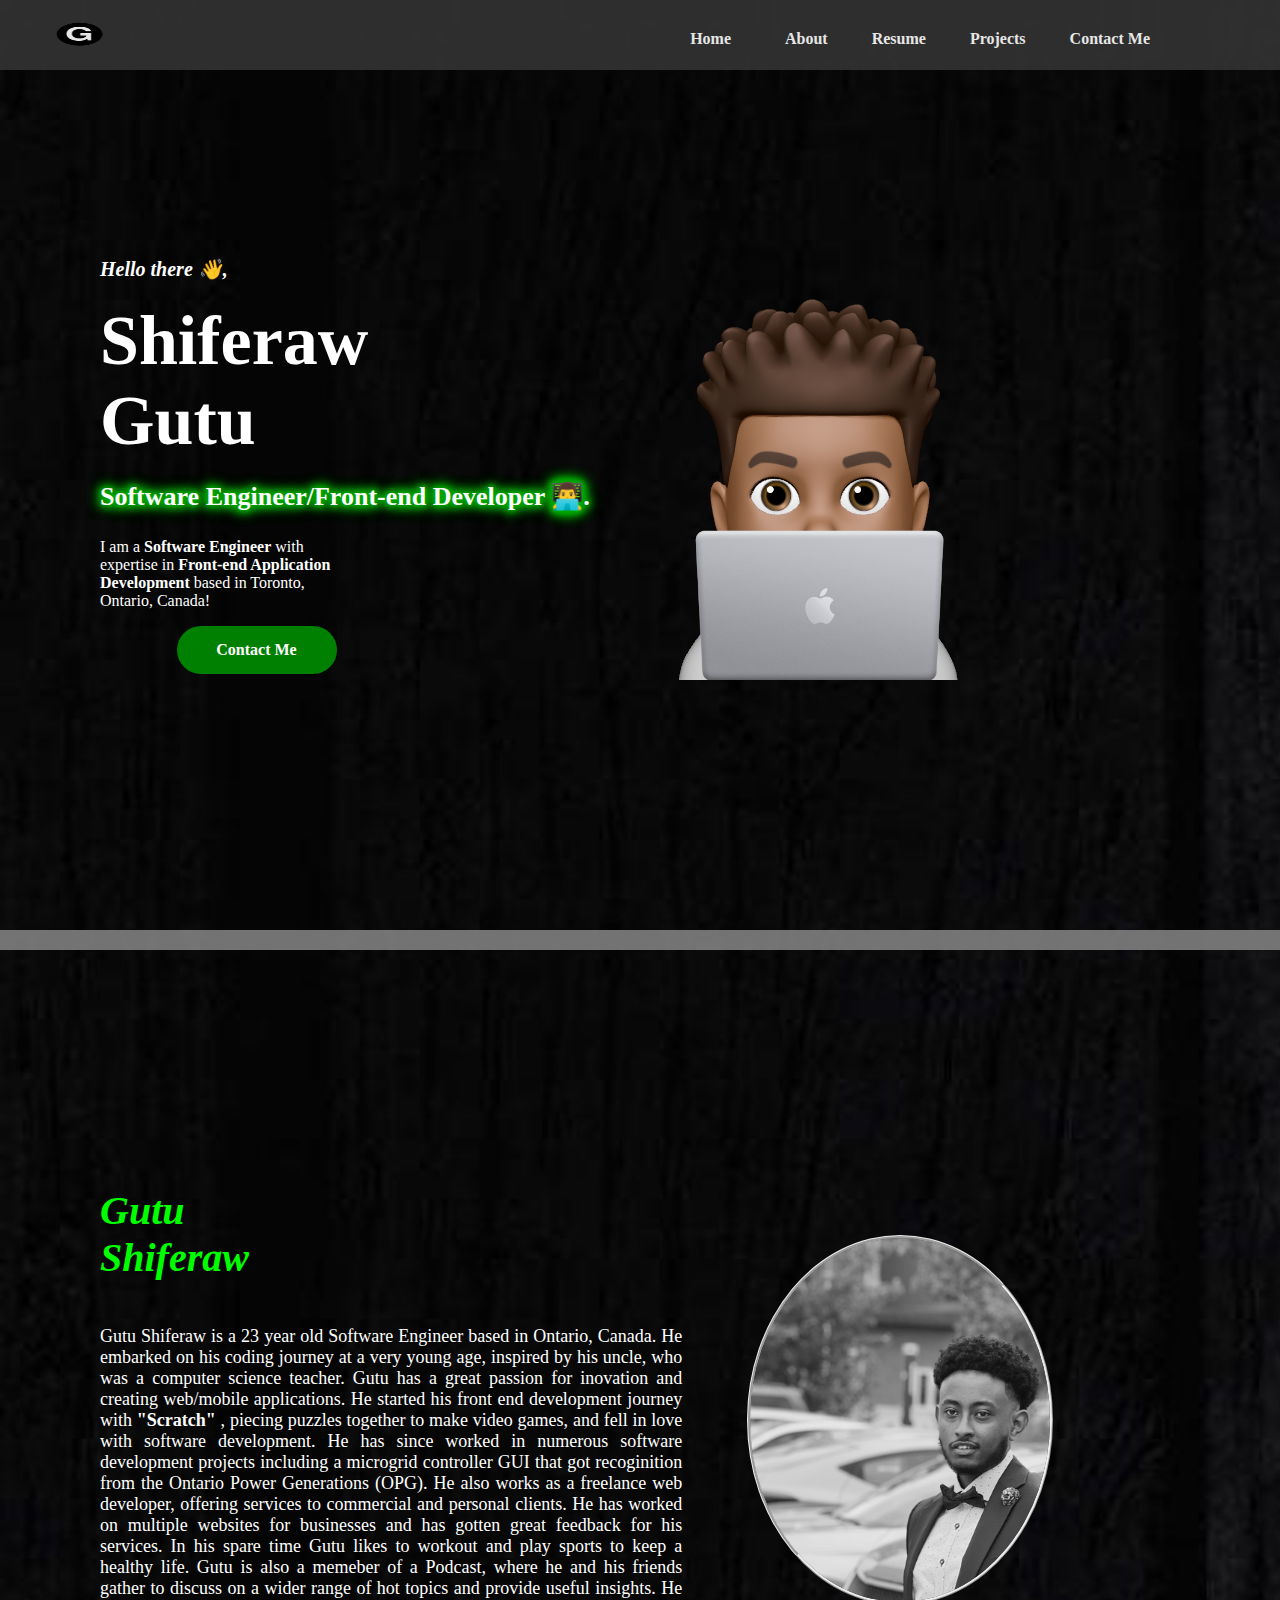
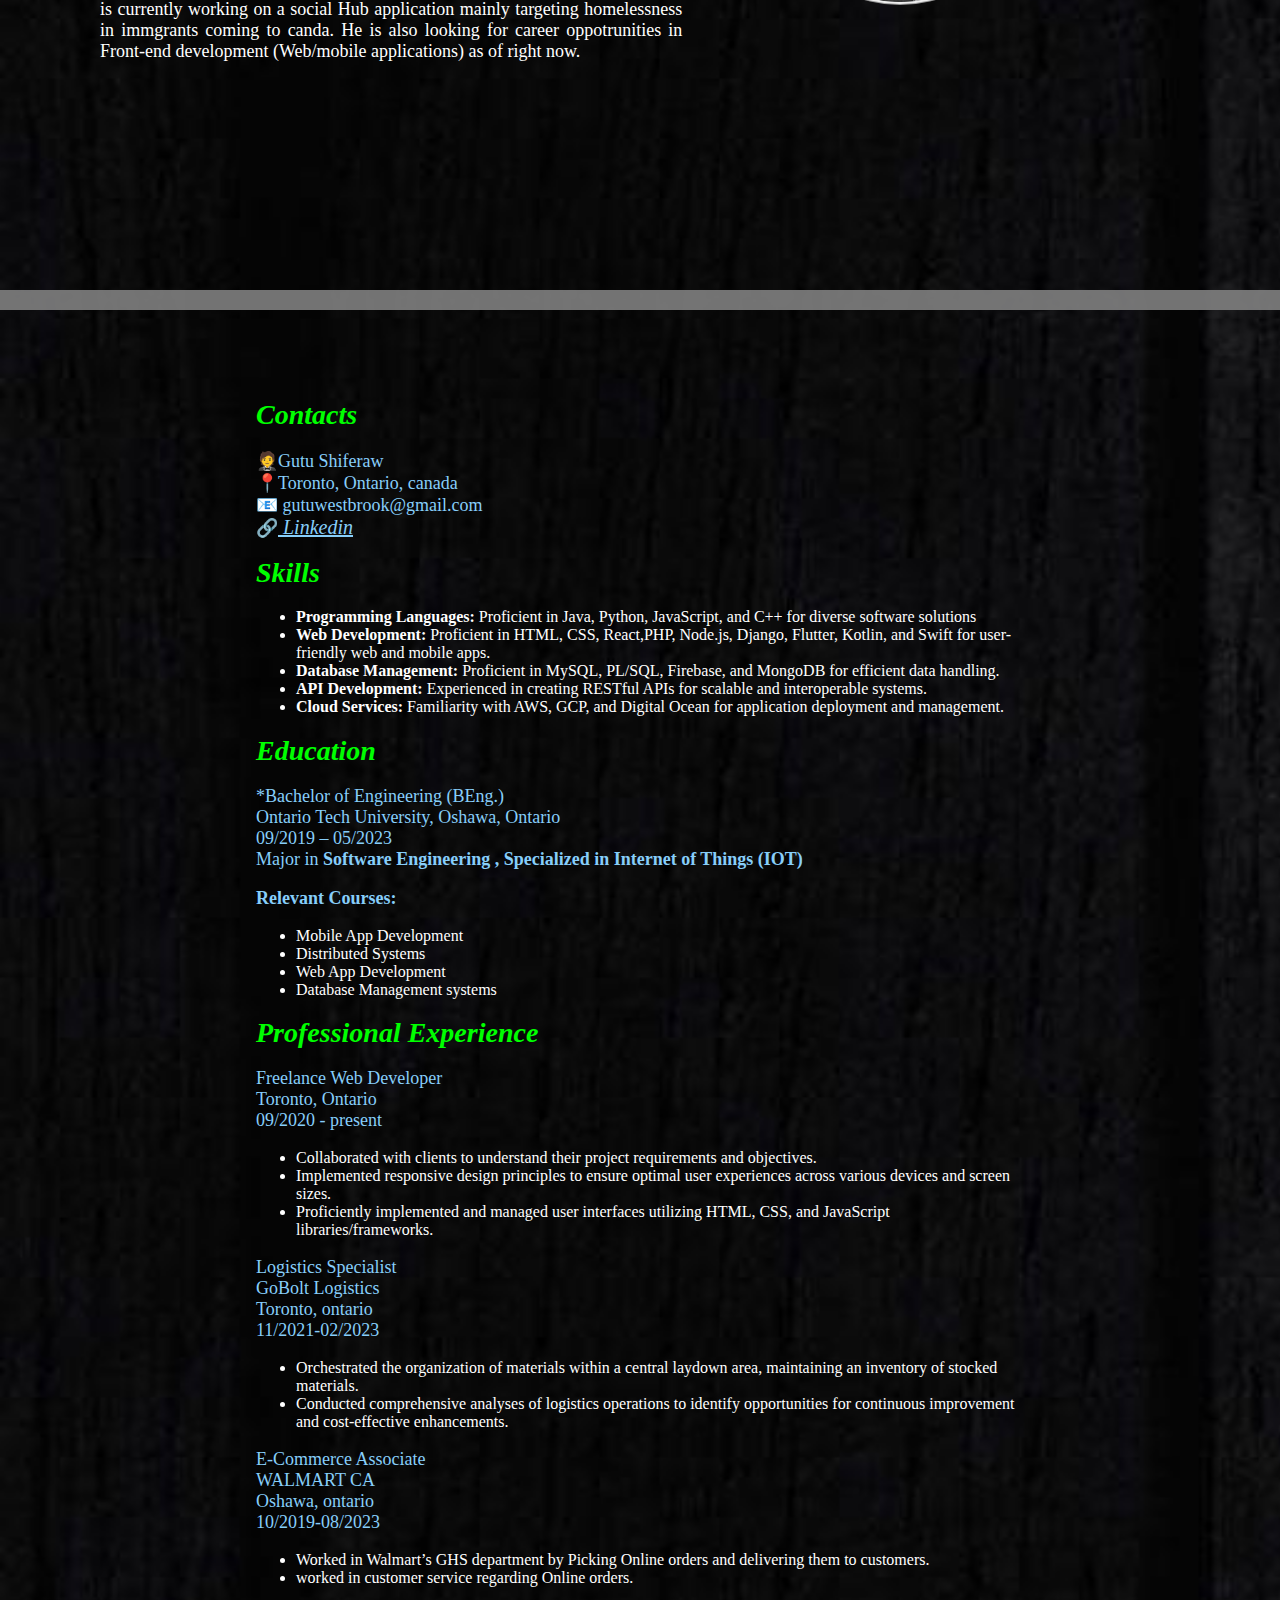
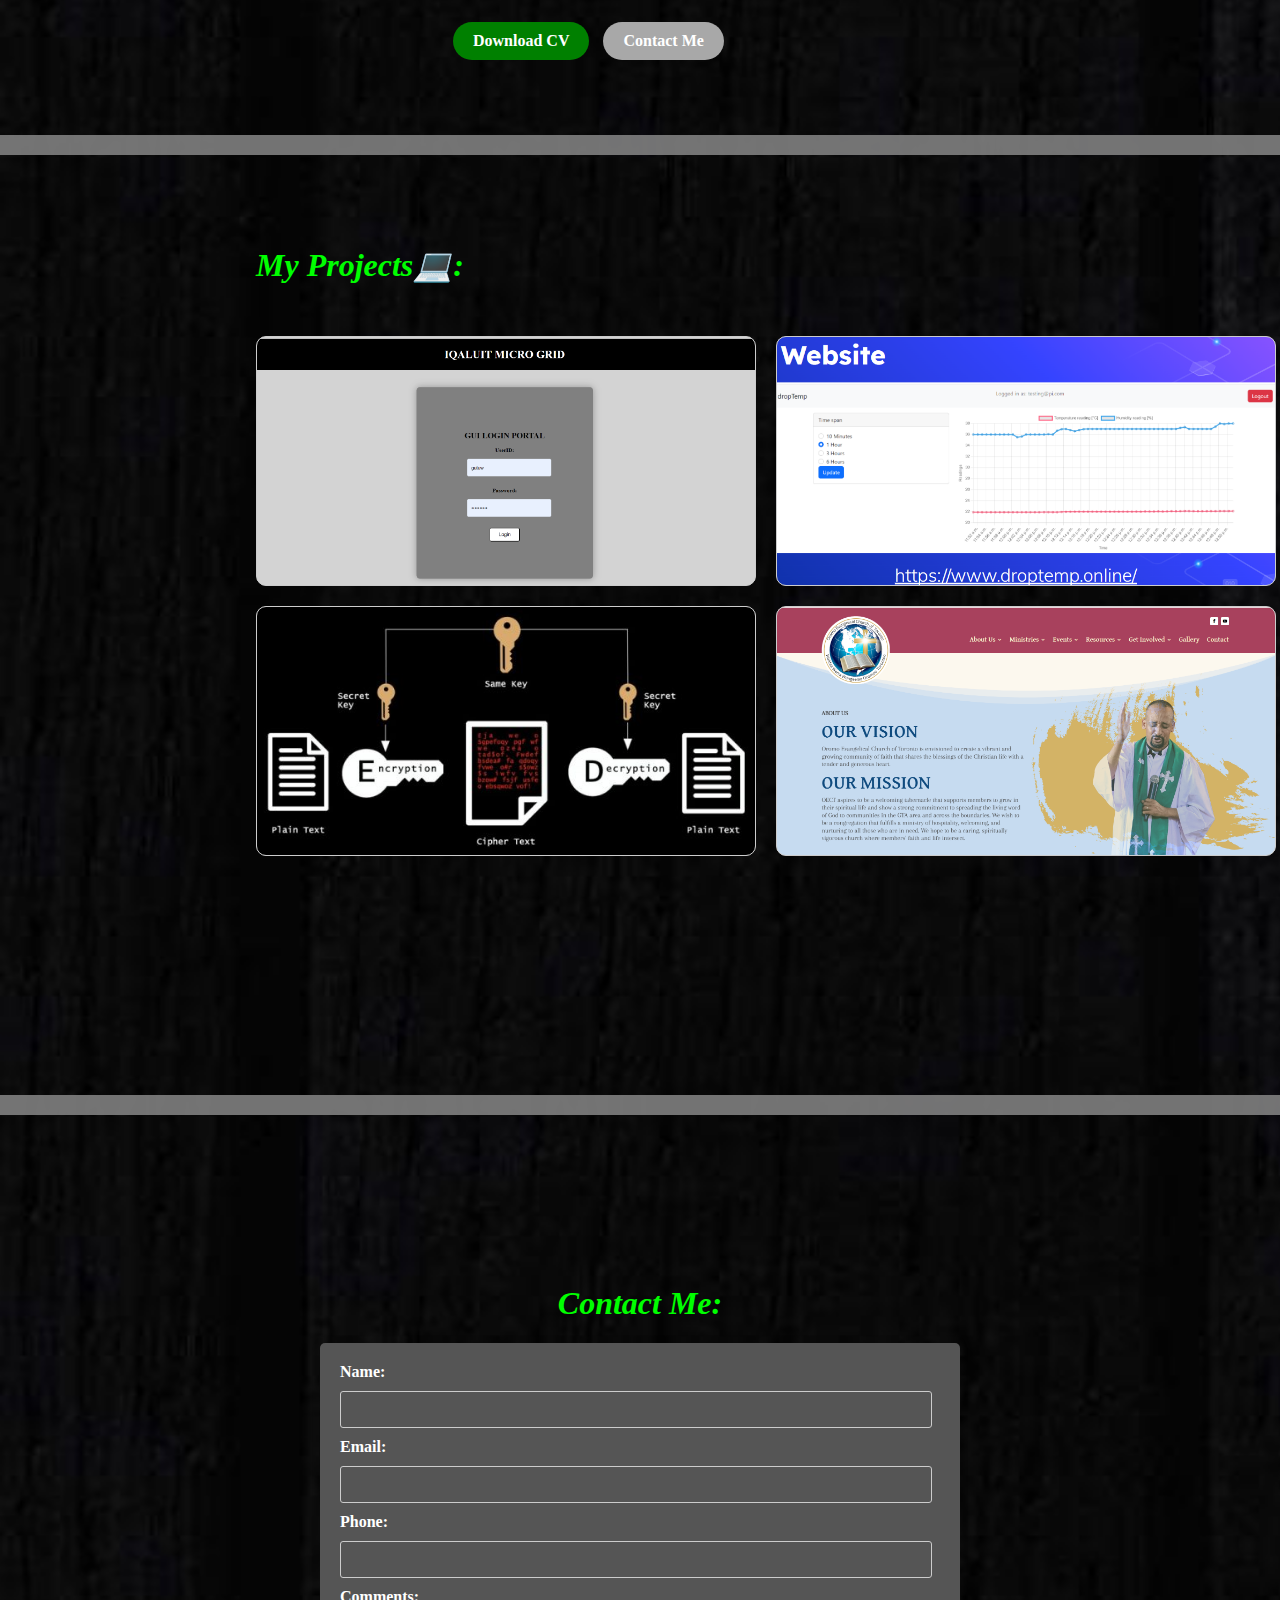
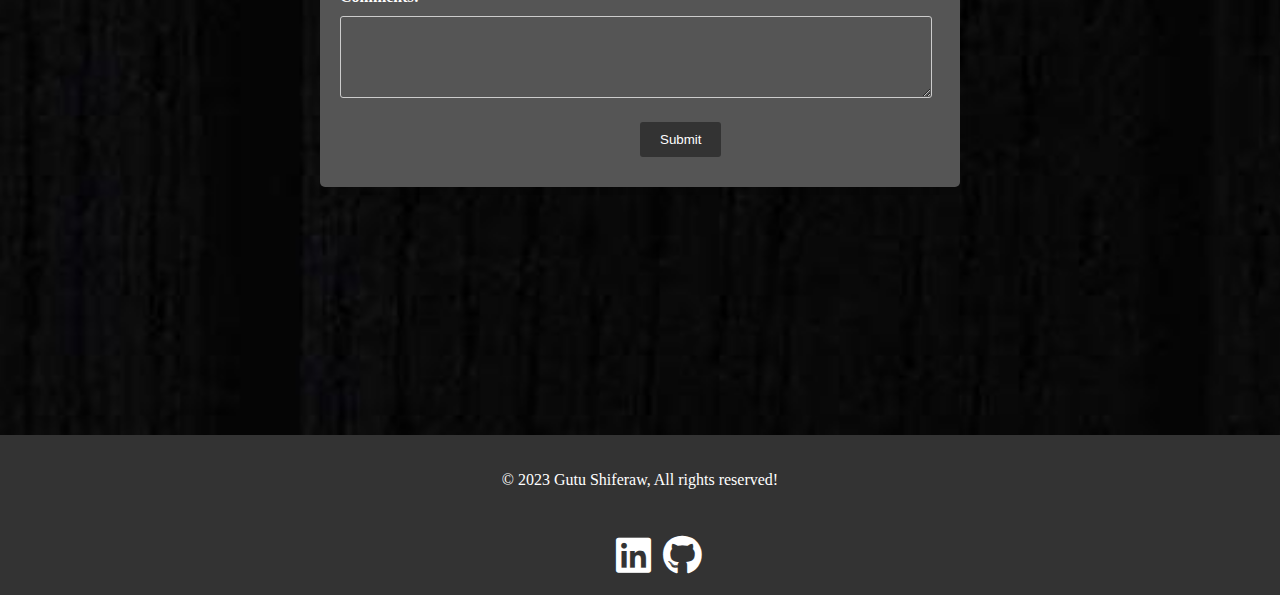
==== commit ba31974b: "new file upload" ====
--- a/index.html
+++ b/index.html
@@ -9,9 +9,10 @@
 </head>
 <body>
     <header>
-        <nav>
+        <nav class="nav-container">
+          <img src="src/logo.png" alt="My-Logo">
+          <button id="menu-button" class="dropdown-button"></button>
             <ul class="nav-bar">
-                <li><img src="src/logo.png" alt="My-Logo"></li>
                 <li><a href="#home_page">Home</a></li>
                 <li><a href="#about_page">About</a></li>
                 <li><a href="#resume_page">Resume</a></li>
@@ -27,7 +28,7 @@
 	            <h1>Shiferaw<br>Gutu</h1>
 	            <h3>Software Engineer/Front-end Developer 👨‍💻.</h3>
 	            <p>I am a <strong>Software Engineer</strong> with expertise in <strong>Front-end Application Development</strong> based in Toronto, Ontario, Canada!</p>
-	            <a class="btn" href="Contact.html">Contact Me</a>
+	            <a class="btn" href="#contact_page">Contact Me</a>
 	        </div>
 	        <img src="src/memoji.png" alt="my-face" id="memoji">
 	    </div>
@@ -139,6 +140,9 @@
 		        
 		        <label for="email">Email:</label>
 		        <input type="email" id="email" name="email" required>
+
+		        <label for="phone">Phone:</label>
+				<input type="tel" id="phone" name="phone" required>
 		        
 		        <label for="comments">Comments:</label>
 		        <textarea id="comments" name="comments" rows="4" required></textarea>
--- a/index_style.css
+++ b/index_style.css
@@ -1,5 +1,7 @@
 body {
-  background-color: #343434;
+  background-image: url('src/background.jpg');
+  background-size: cover;
+  background-repeat: no-repeat;
   margin: 0;
 }
 
@@ -8,7 +10,8 @@
     top: 0;
     left: 0;
     width: 100%;
-    background-color:  #343434; 
+    background-color:  #343434;
+    opacity: 90%; 
     color: white; 
 }
 
@@ -16,7 +19,11 @@
   padding: 20px 50px; 
 }
 
-
+.nav-container {
+    display: flex;
+    justify-content: space-between;
+
+}
 .nav-bar {  
   list-style-type: none; 
   margin: 0; 
@@ -51,7 +58,7 @@
   color: #00FF00;
 }
 
-.nav-bar img {
+.nav-container img {
 	width: 60px;
 	height: 30px;
 	border-radius: 50%;er
@@ -66,12 +73,17 @@
 }
 
 hr {
-    border-top: 20px solid grey; 
-    margin-top: 20px; 
-    margin-bottom: 20px; 
-}
-
-
+    border: none; /* Remove the default border */
+    height: 20px; /* Set the height of the line */
+    background-color: grey; /* Line color */
+    opacity: 0.9; /* Opacity */
+    margin: 20px 0; /* Margin top and bottom */
+    width: 100%; /* Span the entire width of the page */
+}
+
+.dropdown-button {
+    display: none;
+}
 /*------------------------------------------------------------------------------*/
 
 /*Home page Css*/
@@ -96,10 +108,10 @@
 
 /* CSS for the Memoji image */
 #memoji {
-    width: 400px; 
+    width: 500px; 
     height: auto; 
     margin-top: 20px;
-    margin-right: 100px;
+    margin-right: 200px;
     animation: bounce-animation 2s ease 1;
 
 }
@@ -123,9 +135,18 @@
 }
 
 .home-text h3 {
-    font-size: 22px;
-    color: #00FF00;
-}
+    font-size: 26px;
+    color: #fff;
+    text-shadow:
+      0 0 4px #0a0,
+      0 0 6px #0a0,
+      0 0 8px #0a0,
+      0 0 10px #0a0,
+      0 0 12px #0a0,
+      0 0 14px #0a0,
+      0 0 16px #0a0,
+      0 0 18px #0a0;
+  }
 
 .home-text p {
     max-width: 50%; /* Allow text to be responsive */
@@ -190,11 +211,13 @@
 }
  
 #Myphoto {
-  height: 400px;
+  width: 300px;
+  height: auto;
   object-fit: cover; 
   border-style: ridge;
   border-radius: 50%;
   margin-right: 15%;
+ 
 } 
 
 /*------------------------------------------------------------------------------*/
@@ -238,7 +261,7 @@
 
 }
 .contact-section:hover, .skills:hover, .Education:hover, .Professional-Experience:hover {
-    box-shadow: 5px 5px 10px rgba(0, 0, 0, 0.3); /* Add a box shadow on hover */
+    box-shadow: 5px 5px 10px #343434; /* Add a box shadow on hover */
     transition: box-shadow 0.3s ease-in-out; /* Apply the transition effect */
 }
 
@@ -297,6 +320,7 @@
   grid-template-columns: repeat(2, 500px); /* Two columns of 600px each */
   grid-template-rows: repeat(2, 250px); /* Two rows of 300px each */
   grid-gap: 20px; /* Adjust the gap between sections as needed */
+  padding: 30px 0;
 }
 
 .grid-item {
@@ -383,9 +407,9 @@
   font-size: 32px;
   font-style: italic;
   font-weight: bold;
-  margin-left:10%;
   margin-top: 50px;
   animation: bounce-animation 3s ease 1;
+  text-align: center;
 }
 
 form {
@@ -396,26 +420,27 @@
     border-radius: 5px;
     box-shadow: 0 0 10px rgba(0, 0, 0, 0.1);
     animation: bounce-animation 3s ease 1;
-
+    text-align: left; /* Align form content to the left */
 }
 
 form label {
     display: block;
-    margin: 15px 10px;
+    margin-bottom: 10px; /* Adjust spacing between labels and inputs */
     font-weight: bold;
     color: white;
-    margin-top: 20px;
 }
 
 form input[type="text"],
 form input[type="email"],
+form input[type="tel"],
 form textarea {
-    width: 90%;
+    width: 95%; /* Make the input fields 50% width */
     padding: 10px;
     margin-bottom: 10px;
     border: 1px solid #ccc;
     border-radius: 3px;
     background-color: #555555;
+    color: white;
 }
 
 form input[type="submit"] {
@@ -425,8 +450,15 @@
     border: none;
     border-radius: 3px;
     cursor: pointer;
-    margin-left: 50%;
-}
+    display: inline-block; /* Change the submit button to inline-block */
+    margin: 10px 50%; /* Adjust margin for the submit button */
+}
+
+/* Add hover effect for the submit button */
+form input[type="submit"]:hover {
+    background-color: #ff6600;
+}
+
 
 
 /*------------------------------------------------------------------------------*/
@@ -439,6 +471,7 @@
   background-color: #333; 
   color: #fff; 
   padding: 20px 0; 
+  max-width: 100%;
 }
 
 .site-footer a {
@@ -465,5 +498,262 @@
 }
 
 
-
-
+/*------------------------------------------------------------------------------*/
+
+/*different media Css*/
+
+/*-----------------------------------------------------------------------------*/
+@media (max-width: 1200px){
+    .projects-container{
+        padding: 20px 10%;
+
+    }
+    .grid-container {
+          padding: 30px 0;
+
+    }
+
+    }
+
+/*-----------------------------------------------------------------------------*/
+@media (max-width: 991px){
+    .nav-bar li {
+        margin-right: 10px;
+    } 
+
+    .nav-bar a {
+        font-size: 14px;
+    }
+    #memoji {
+        margin-right: 10px;
+    }
+
+
+
+    .home-text h1 {
+        font-size: 50px;
+    }
+
+    .home-text h3 {
+        font-size: 24px;
+
+    }
+
+    .home-text p{
+        max-width: 70%;
+
+    }
+
+    #Myphoto {
+        margin-right: 0;
+    }
+
+    .about-text p{
+        width: 90%;
+        font-size: 16px;
+    }
+    .resume-sections-container h1 {      
+        font-size: 24px;
+    }
+
+    .resume-sections-container p {
+        font-size: 16px;
+    }
+
+    .resume-sections-container ul {
+      color: white;
+      font-size: 14px;
+    }
+
+    #linkedin-link {
+      font-size: 18px;
+    }
+    .projects-container{
+        padding: 20px 30px;
+
+    }
+    .grid-container {
+          padding: 30px 10px;
+          grid-template-columns: repeat(2, 450px); /* Two columns of 600px each */
+          grid-template-rows: repeat(2, 250px); /* Two rows of 300px each */
+
+    }
+    .popup-paragraph{
+        max-width: 88%;
+    }
+
+    form label {
+        font-size: 14px;
+
+    }
+}
+/*-----------------------------------------------------------------------------*/
+
+@media (max-width: 768px){
+    .nav-bar {
+        display: none;
+    }
+    .nav-container img {
+        width: 40px;
+        height: 40px;
+    }
+    #menu-button {
+        display: block;
+        background: url('src/dropdown.jpg') no-repeat;
+        width: 40px;
+        height: 50px;
+        background-size: contain;
+        border: none;
+        background-color: transparent;
+    }
+
+    .home-container{
+         padding: 0;
+         margin: 0 ;
+
+    }
+    .home-text h2, .home-text h1,.home-text h3 {
+        padding:  0 ;
+    }
+    #memoji {
+        margin-right: 0;
+    }
+
+    .about-container{
+        padding: 0;
+        max-width: 100%;
+    }
+    .about-text{
+        margin-right: 40px;
+        width: 70%;
+    }
+    .about-text p{
+        width: 100%;
+    }
+    #Myphoto{
+        margin-left: 40px;
+        margin-right: 10px;
+    }
+
+    .projects-container{
+        padding: 20px 20px;
+
+    }
+    .grid-container {
+          padding: 30px 10px;
+          grid-template-columns: repeat(2, 350px); /* Two columns of 600px each */
+          grid-template-rows: repeat(2, 150px); /* Two rows of 300px each */
+
+    }
+
+    .popup-paragraph{
+        max-width: 85%;
+        font-size: 12px;
+        padding: 30px 40px;
+    }
+
+    i {
+      font-size: 18px; 
+      }
+    .form-container{
+        padding: 80px 20%;
+    }
+    .site-footer i {
+        font-size: 30px;
+    }
+
+}
+
+/*-----------------------------------------------------------------------------*/
+
+@media (max-width: 617px){
+
+.home-container {
+        flex-direction: column;
+        align-items: center;
+        margin: 50px 20px;
+    }
+
+    .home-text {
+        margin: 50px 0;
+    }
+
+    #memoji {
+        width: 300px; 
+        margin: 0;
+    }
+
+    .home-text h1 {
+        font-size: 45px;
+        margin: 0; 
+    }
+
+    .home-text .btn {
+        margin: 0 30%;
+        padding: 15px 15px;
+    }
+
+    .home-text h2 {
+        font-size: 15px;   
+
+    }
+
+    .home-text h3 {
+        font-size: 35px;
+
+    }
+
+    .about-container{
+        flex-direction: column;
+        padding: 0;
+        width: 100%;
+    }
+    .about-text{
+        padding: 0;
+        margin: 0;
+        max-width: 100%;
+       
+    }
+    .about-text p{
+        max-width: 100%;
+    }
+    #Myphoto{
+        display: none;
+    }
+
+    .resume-sections-container{
+        padding: 50px 15%;
+    }
+
+    .projects-container {
+        
+
+    }
+    .grid-container {
+        display: grid;
+        grid-template-columns: 1fr; /* Single column layout */
+        grid-template-rows: repeat(4, 250px); /* Four rows of 250px each */
+        grid-gap: 20px; /* Adjust the gap between sections as needed */
+        padding: 20px 20px;
+        max-width: 85%;
+    }
+    .popup-paragraph{
+        max-width: 100%;
+        font-size: 18px;
+        padding: 30px 10px;
+    }
+    i {
+      font-size: 20px; 
+      }
+
+}
+
+/*-----------------------------------------------------------------------------*/
+
+
+
+
+
+
+
+
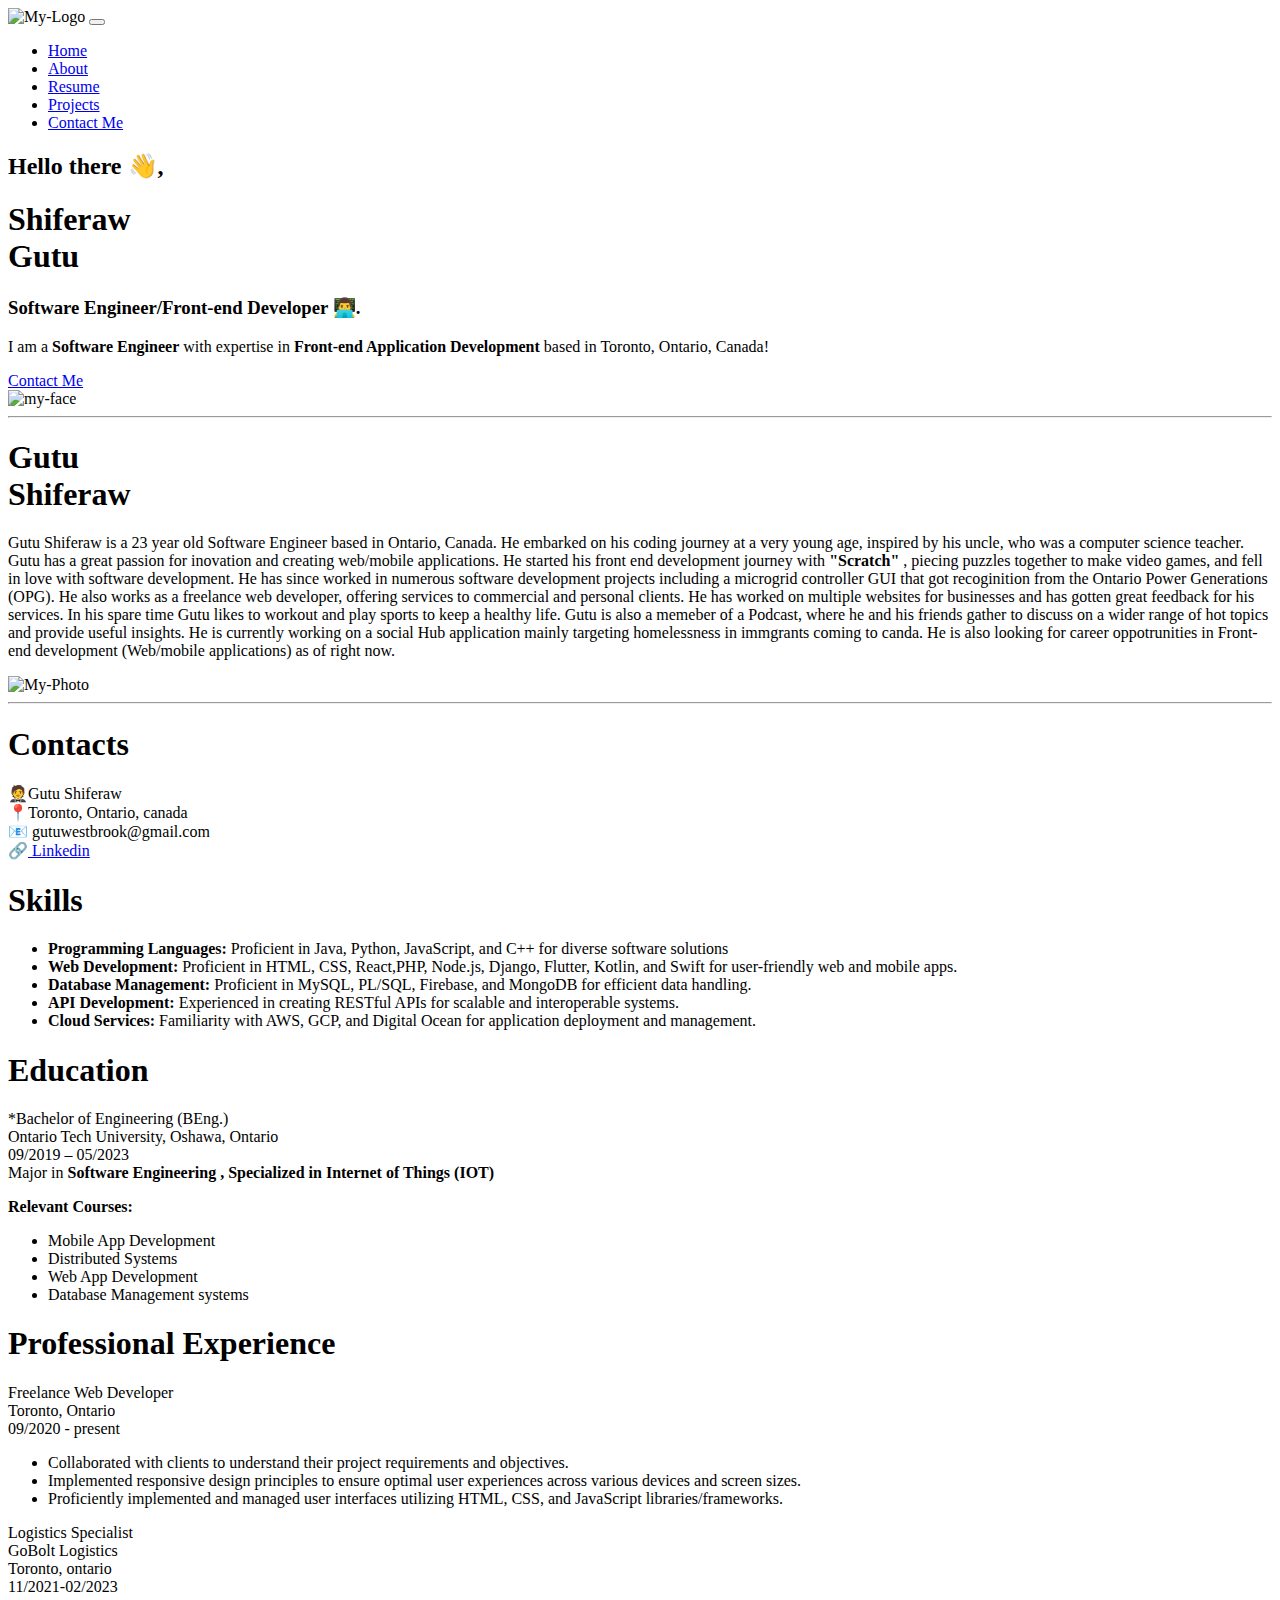
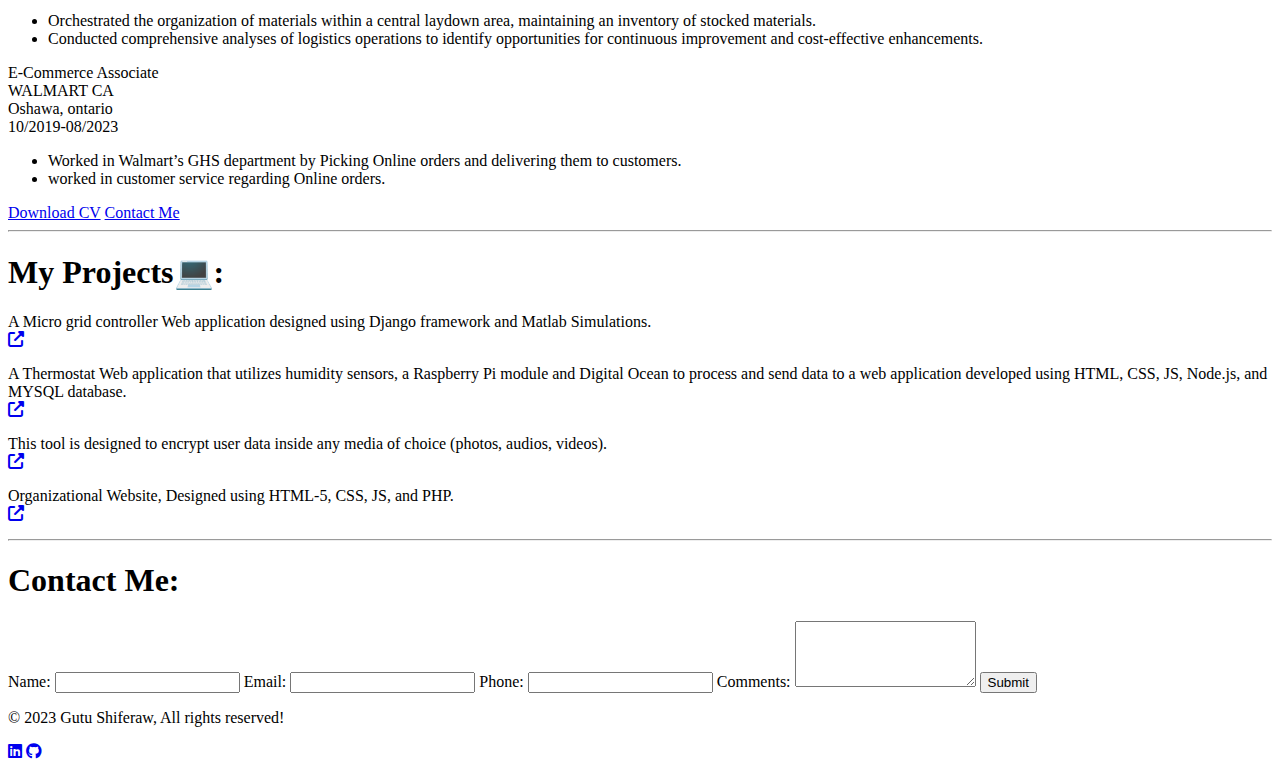
==== commit 1c79d7f5: "Update index.html" ====
--- a/index.html
+++ b/index.html
@@ -94,7 +94,7 @@
 				</section>
 				<div class="buttons">
 					<a href="src/Gutu_resume.pdf" download="Gutu_Shiferaw_Resume.pdf"id="download-button">Download CV</a>
-					<a  href="Contact.html" id="contact-button">Contact Me</a>
+					<a  href="#contact_page" id="contact-button">Contact Me</a>
 				</div>
 		    </div>
 			</section>
@@ -134,7 +134,7 @@
 	<section id="contact_page">
 		<div class="form-container">	
 		    <h1>Contact Me:</h1>
-		    <form action="process_form.php" method="post">
+		    <form id="contactForm">
 		        <label for="name">Name:</label>
 		        <input type="text" id="name" name="name" required>
 		        
@@ -159,13 +159,35 @@
       <div class="col-12 text-center">
       	<p>&copy; 2023 Gutu Shiferaw, All rights reserved!</p>
       	<div class="social-icons">
-	        <a href="#" target="_blank"><i class="fab fa-linkedin"></i></a>
-	        <a href="#" target="_blank"><i class="fab fa-github"></i></a>
+	        <a href="https://github.com/GutuShiferaw/My-Projects" target="_blank"><i class="fab fa-linkedin"></i></a>
+	        <a href="https://www.linkedin.com/in/gutu-shiferaw-049086261/" target="_blank"><i class="fab fa-github"></i></a>
 	    </div>
       </div>
     </div>
   </div>
 </footer>
+<script>
+    document.getElementById('contactForm').onsubmit = function (e) {
+        e.preventDefault();
 
+        // Gather form data
+        const name = document.getElementById('name').value;
+        const email = document.getElementById('email').value;
+        const phone = document.getElementById('phone').value;
+        const comments = document.getElementById('comments').value;
+
+        // Compose the email body
+        const emailBody = `Name: ${name}%0AEmail: ${email}%0APhone: ${phone}%0AComments: ${comments}`;
+
+        // Generate the mailto link
+        const mailtoLink = `mailto:gutuwestbrook@gmail.com?subject=Contact Request&body=${emailBody}`;
+
+        // Open the default email client
+        window.location.href = mailtoLink;
+    };
+
+ 
+
+</script>
 </body>
 </html>
